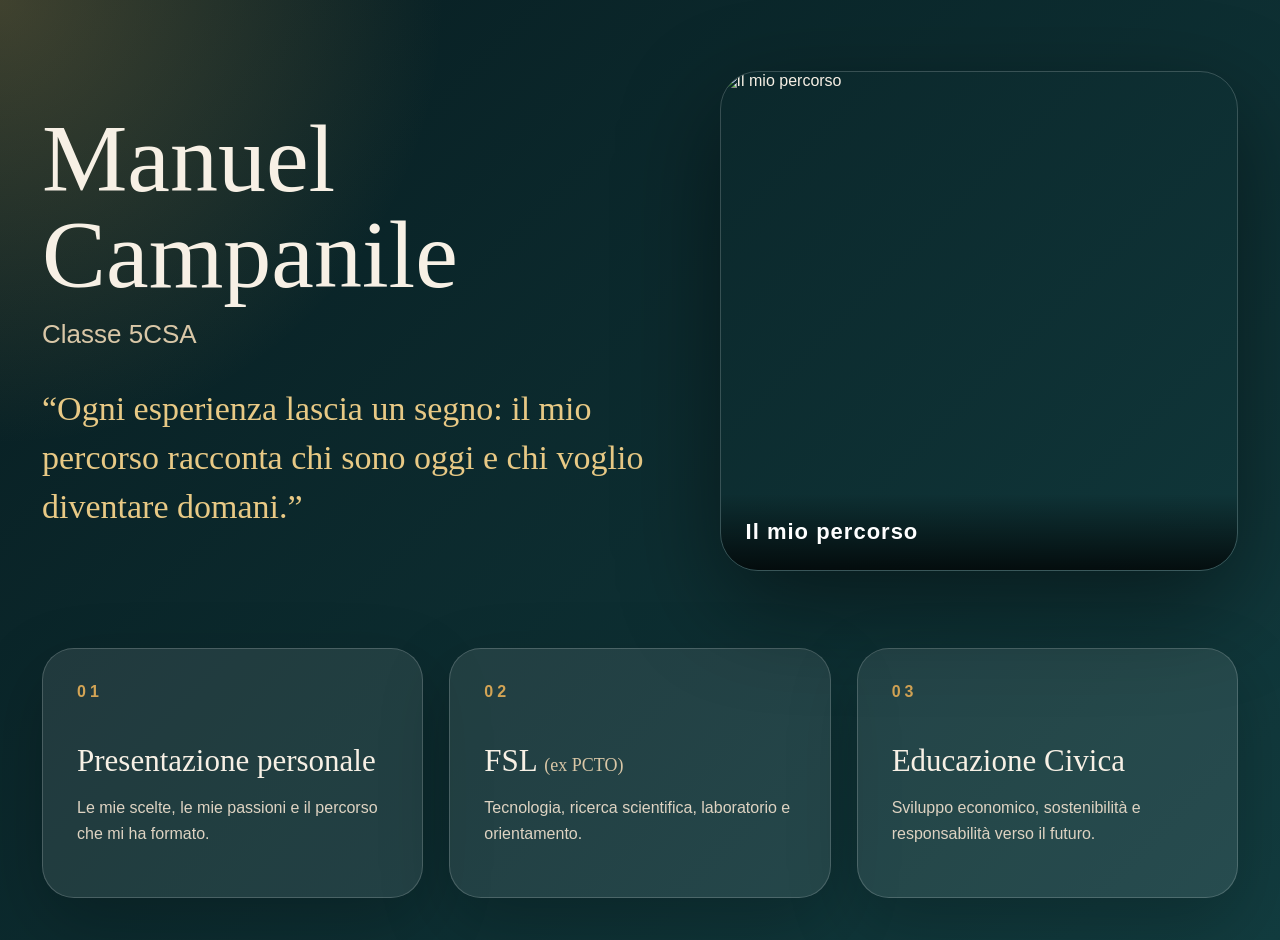
==== index.html @ 219190c1 "Aggiornamento" ====
<!DOCTYPE html>
<html lang="it">
<head>
  <meta charset="UTF-8">
  <meta name="viewport" content="width=device-width, initial-scale=1.0">
  <title>Manuel Campanile | Capolavoro</title>
  <link rel="stylesheet" href="styles.css">
</head>

<body>

  <main class="home">

    <section class="hero">

      <div class="hero-text">
        <h1>Manuel Campanile</h1>
        <h2>Classe 5CSA</h2>

        <p class="quote">
          “Ogni esperienza lascia un segno: il mio percorso racconta chi sono oggi e chi voglio diventare domani.”
        </p>
      </div>

      <div class="hero-image">
  <img src="quote-image.jpg" alt="Il mio percorso">
  <div class="hero-image-overlay">
    <span>Il mio percorso</span>
  </div>
</div>

    </section>

    <section class="sections">

      <a href="Presentazione.html" class="section-card">
        <span>01</span>
        <h3>Presentazione personale</h3>
        <p>Le mie scelte, le mie passioni e il percorso che mi ha formato.</p>
      </a>

      <a href="pcto.html" class="section-card">
        <span>02</span>
        <h3>FSL <small>(ex PCTO)</small></h3>
        <p>Tecnologia, ricerca scientifica, laboratorio e orientamento.</p>
      </a>

      <a href="educazione-civica.html" class="section-card">
        <span>03</span>
        <h3>Educazione Civica</h3>
        <p>Sviluppo economico, sostenibilità e responsabilità verso il futuro.</p>
      </a>

    </section>

  </main>

</body>
</html>
---- styles.css ----
* {
  margin: 0;
  padding: 0;
  box-sizing: border-box;
}

body {
  background: #071c20;
  color: #f7f0e5;
  font-family: Arial, Helvetica, sans-serif;
}

/* HOME */

.home {
  min-height: 100vh;
  background:
    radial-gradient(circle at top left, rgba(211, 164, 85, 0.28), transparent 28%),
    linear-gradient(135deg, #071c20, #123c3f);
  padding: 42px;
}

.hero {
  min-height: 62vh;
  display: grid;
  grid-template-columns: 1.1fr 0.9fr;
  gap: 44px;
  align-items: center;
  max-width: 1250px;
  margin: 0 auto;
}

.hero-text h1 {
  font-family: Georgia, "Times New Roman", serif;
  font-size: clamp(54px, 8vw, 96px);
  font-weight: 500;
  line-height: 1;
}

.hero-text h2 {
  margin-top: 16px;
  font-size: 26px;
  font-weight: 400;
  color: #d9c7a7;
}

.quote {
  margin-top: 34px;
  max-width: 760px;
  font-family: Georgia, "Times New Roman", serif;
  font-size: clamp(23px, 3vw, 34px);
  line-height: 1.45;
  color: #e8c985;
}

.hero-image {
  height: 500px;
  border-radius: 38px;
  overflow: hidden;
  box-shadow: 0 35px 100px rgba(0,0,0,0.45);
  border: 1px solid rgba(255,255,255,0.18);
}

.hero-image img {
  width: 100%;
  height: 100%;
  object-fit: cover;
  animation: slowZoom 14s ease-in-out infinite alternate;
}
.hero-image {
  position: relative;
}

.hero-image-overlay {
  position: absolute;
  bottom: 0;
  left: 0;
  right: 0;
  padding: 25px;
  background: linear-gradient(
    transparent,
    rgba(0,0,0,0.75)
  );
}

.hero-image-overlay span {
  color: white;
  font-size: 22px;
  font-weight: 600;
  letter-spacing: 1px;
}

.sections {
  max-width: 1250px;
  margin: 48px auto 0;
  display: grid;
  grid-template-columns: repeat(3, 1fr);
  gap: 26px;
}

.section-card {
  min-height: 250px;
  padding: 34px;
  border-radius: 32px;
  text-decoration: none;
  color: #f7f0e5;
  background: rgba(255,255,255,0.09);
  border: 1px solid rgba(255,255,255,0.18);
  box-shadow: 0 25px 70px rgba(0,0,0,0.22);
  transition: 0.35s ease;
}

.section-card:hover {
  transform: translateY(-12px);
  background: rgba(211,164,85,0.22);
  border-color: #d3a455;
}

.section-card span {
  display: block;
  color: #d3a455;
  letter-spacing: 4px;
  font-weight: 800;
  margin-bottom: 42px;
}

.section-card h3 {
  font-family: Georgia, "Times New Roman", serif;
  font-size: 31px;
  font-weight: 500;
  margin-bottom: 16px;
}

.section-card small {
  font-size: 18px;
  color: #d9c7a7;
}

.section-card p {
  color: #ded3c2;
  line-height: 1.65;
}

/* DOCUMENT PAGES */

.doc-page {
  min-height: 100vh;
  padding: 42px 8%;
  background:
    radial-gradient(circle at top left, rgba(211,164,85,0.25), transparent 30%),
    linear-gradient(135deg, #071c20, #123c3f 55%, #f1eadf 55%);
}

.back {
  display: inline-block;
  margin-bottom: 70px;
  color: #071c20;
  background: #d3a455;
  text-decoration: none;
  padding: 14px 24px;
  border-radius: 999px;
  font-weight: 800;
  transition: 0.3s;
}

.back:hover {
  transform: translateY(-4px);
  background: #e9c172;
}

.doc-hero {
  max-width: 850px;
  margin-bottom: 54px;
}

.doc-hero span {
  color: #d3a455;
  letter-spacing: 4px;
  font-weight: 800;
}

.doc-hero h1 {
  margin-top: 18px;
  font-family: Georgia, "Times New Roman", serif;
  font-size: clamp(50px, 7vw, 86px);
  font-weight: 500;
  line-height: 1;
}

.doc-hero small {
  font-size: 34px;
  color: #d9c7a7;
}

.doc-hero p {
  margin-top: 24px;
  max-width: 720px;
  color: #e8ddcc;
  font-size: 20px;
  line-height: 1.7;
}

.doc-card {
  max-width: 1200px;
  display: grid;
  grid-template-columns: 1.05fr 0.95fr;
  gap: 42px;
  align-items: center;
  background: rgba(255,255,255,0.95);
  color: #102f32;
  padding: 46px;
  border-radius: 42px;
  box-shadow: 0 35px 100px rgba(0,0,0,0.28);
}

.doc-card h2 {
  font-family: Georgia, "Times New Roman", serif;
  font-size: clamp(36px, 5vw, 62px);
  font-weight: 500;
  line-height: 1.06;
  margin-bottom: 24px;
}

.doc-card p {
  color: #566668;
  font-size: 18px;
  line-height: 1.7;
}

.doc-buttons {
  display: flex;
  gap: 14px;
  flex-wrap: wrap;
  margin-top: 34px;
}

.doc-buttons a {
  text-decoration: none;
  padding: 15px 27px;
  border-radius: 999px;
  font-weight: 800;
  transition: 0.3s;
}

.doc-buttons a:first-child {
  background: #102f32;
  color: white;
}

.doc-buttons a:last-child {
  background: #d3a455;
  color: #102f32;
}

.doc-buttons a:hover {
  transform: translateY(-4px);
}

.mockup {
  min-height: 430px;
  padding: 30px;
  border-radius: 34px;
  background: linear-gradient(145deg, #fff8ec, #e5dacb);
  box-shadow: inset 0 0 0 1px rgba(16,47,50,0.08), 0 25px 70px rgba(0,0,0,0.14);
  transform: rotate(2deg);
  animation: floatDoc 5s ease-in-out infinite;
}

.mockup.scientific {
  background: linear-gradient(145deg, #eef7f4, #d8ebe5);
}

.mockup.civic {
  background: linear-gradient(145deg, #f5f7ee, #dde9d2);
}

.mockup div:nth-child(1) {
  width: 45%;
  height: 18px;
  border-radius: 999px;
  background: #d3a455;
  margin-bottom: 42px;
}

.mockup div:nth-child(2) {
  width: 100%;
  height: 190px;
  border-radius: 26px;
  background:
    radial-gradient(circle at 30% 25%, rgba(211,164,85,0.55), transparent 35%),
    linear-gradient(135deg, #102f32, #3f7774);
  margin-bottom: 34px;
}

.mockup div:nth-child(3) {
  width: 75%;
  height: 14px;
  border-radius: 999px;
  background: rgba(16,47,50,0.22);
}

/* ANIMAZIONI */

@keyframes slowZoom {
  from {
    transform: scale(1);
  }
  to {
    transform: scale(1.09);
  }
}

@keyframes floatDoc {
  0%, 100% {
    transform: rotate(2deg) translateY(0);
  }
  50% {
    transform: rotate(2deg) translateY(-16px);
  }
}

/* RESPONSIVE */

@media (max-width: 950px) {
  .home {
    padding: 28px;
  }

  .hero,
  .sections,
  .doc-card {
    grid-template-columns: 1fr;
  }

  .hero-image {
    height: 340px;
  }

  .section-card {
    min-height: auto;
  }

  .doc-page {
    background: linear-gradient(135deg, #071c20, #123c3f);
  }

  .doc-card {
    padding: 30px;
  }

  .mockup {
    min-height: 320px;
  }
}
.pdf-cover {
  position: relative;
  overflow: hidden;
  border-radius: 30px;
  box-shadow: 0 25px 70px rgba(0,0,0,0.22);
  transition: 0.4s ease;
}

.pdf-cover:hover {
  transform: translateY(-8px) scale(1.02);
}

.pdf-cover img {
  width: 100%;
  display: block;
}

.pdf-cover::after {
  content: "Anteprima documento";
  position: absolute;
  bottom: 0;
  left: 0;
  right: 0;

  padding: 18px;

  color: white;
  font-weight: 700;

  background: linear-gradient(
    transparent,
    rgba(0,0,0,0.8)
  );
}
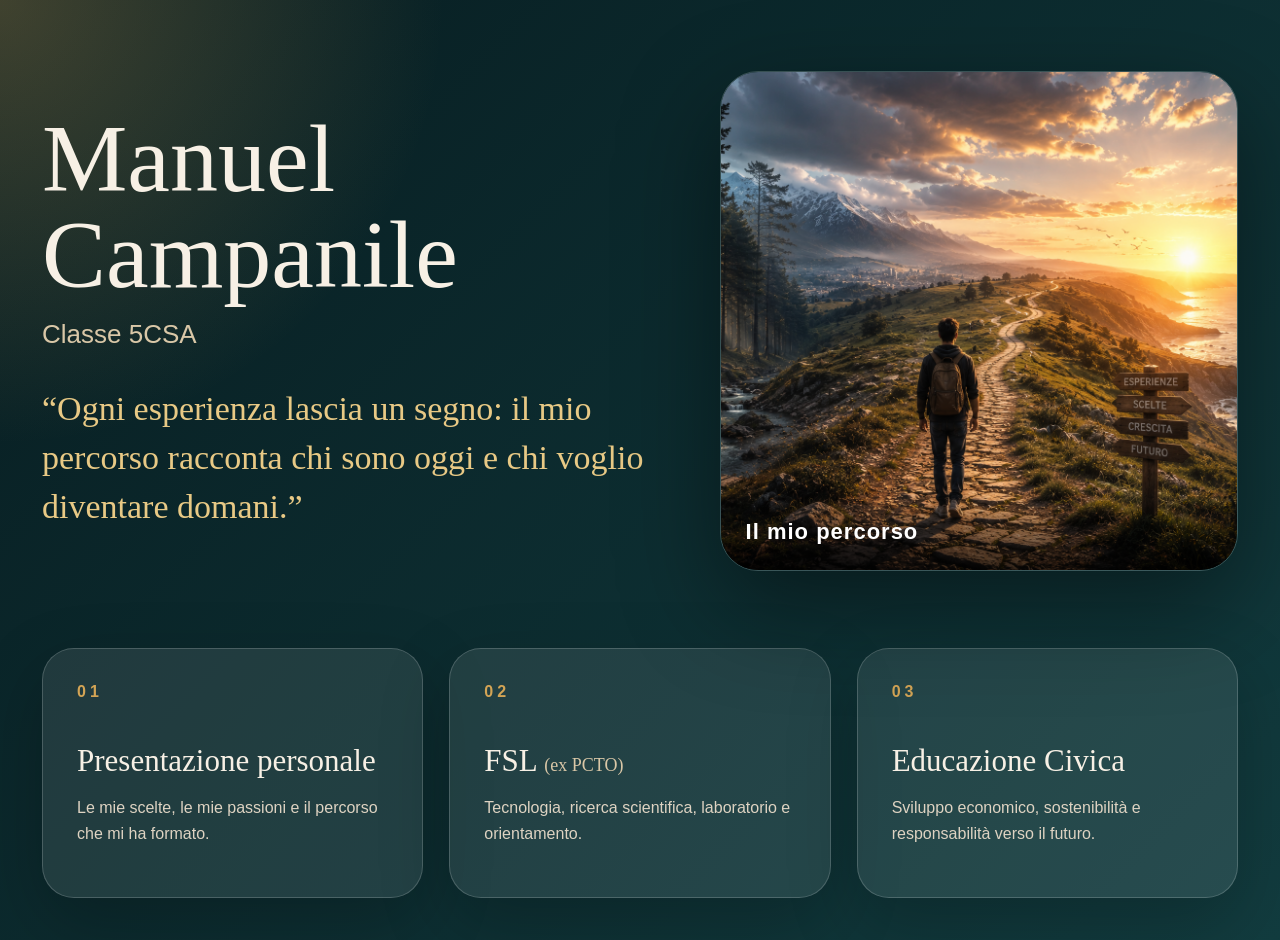
==== commit 64e1afb6: "agg" ====
--- a/index.html
+++ b/index.html
@@ -23,7 +23,7 @@
       </div>
 
       <div class="hero-image">
-  <img src="quote-image.jpg" alt="Il mio percorso">
+  <img src="quote-image.png" alt="Il mio percorso">
   <div class="hero-image-overlay">
     <span>Il mio percorso</span>
   </div>
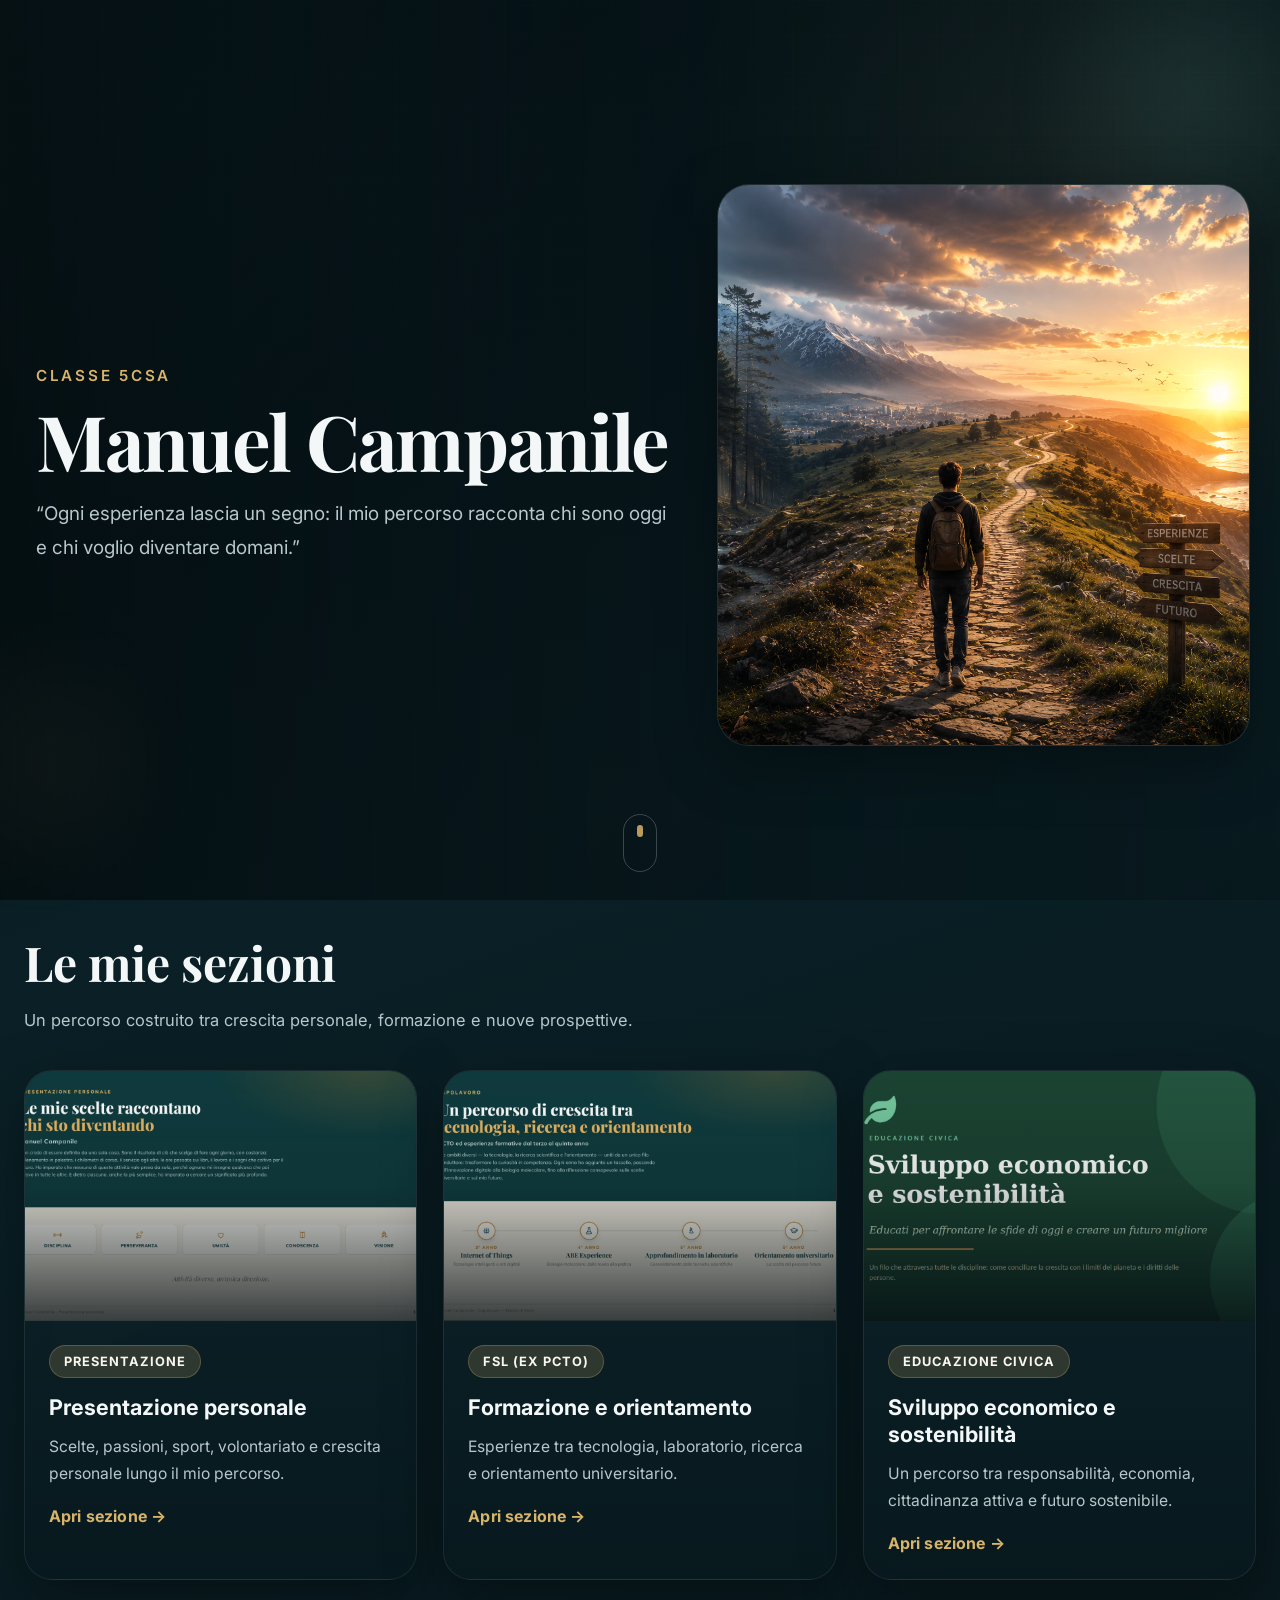
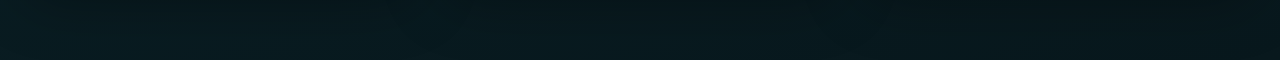
==== commit 0bce43e0: "fase finale" ====
--- a/index.html
+++ b/index.html
@@ -1,59 +1,108 @@
 <!DOCTYPE html>
 <html lang="it">
 <head>
-  <meta charset="UTF-8">
-  <meta name="viewport" content="width=device-width, initial-scale=1.0">
-  <title>Manuel Campanile | Capolavoro</title>
-  <link rel="stylesheet" href="styles.css">
+  <meta charset="UTF-8" />
+  <meta name="viewport" content="width=device-width, initial-scale=1.0" />
+  <title>Manuel Campanile</title>
+  <link rel="stylesheet" href="styles.css" />
+  <link rel="preconnect" href="https://fonts.googleapis.com">
+  <link rel="preconnect" href="https://fonts.gstatic.com" crossorigin>
+  <link href="https://fonts.googleapis.com/css2?family=Inter:wght@300;400;500;600;700;800&family=Playfair+Display:wght@600;700&display=swap" rel="stylesheet">
 </head>
-
 <body>
 
-  <main class="home">
+  <!-- BACKGROUND DECOR -->
+  <div class="bg-orb orb-1"></div>
+  <div class="bg-orb orb-2"></div>
+  <div class="bg-grid"></div>
 
-    <section class="hero">
+  <!-- HERO -->
+  <header class="hero">
+    <div class="hero-overlay"></div>
 
+    <div class="hero-content">
       <div class="hero-text">
+        <p class="hero-class">Classe 5CSA</p>
         <h1>Manuel Campanile</h1>
-        <h2>Classe 5CSA</h2>
-
-        <p class="quote">
+        <p class="hero-quote">
           “Ogni esperienza lascia un segno: il mio percorso racconta chi sono oggi e chi voglio diventare domani.”
         </p>
       </div>
 
-      <div class="hero-image">
-  <img src="quote-image.png" alt="Il mio percorso">
-  <div class="hero-image-overlay">
-    <span>Il mio percorso</span>
-  </div>
-</div>
+      <div class="hero-image-card">
+        <img src="quote-image.png" alt="Immagine simbolica del percorso personale">
+      </div>
+    </div>
 
+    <a href="#sezioni" class="scroll-indicator">
+      <span></span>
+    </a>
+  </header>
+
+  <!-- SEZIONI -->
+  <main id="sezioni" class="sections-wrapper">
+    <section class="cards-section">
+      <div class="section-intro">
+        <h2>Le mie sezioni</h2>
+        <p>
+          Un percorso costruito tra crescita personale, formazione e nuove prospettive.
+        </p>
+      </div>
+
+      <div class="cards-grid">
+
+        <!-- PRESENTAZIONE -->
+        <a href="presentazione.html" target="_blank" class="section-card reveal">
+          <div class="card-image">
+            <img src="presentazione-cover.png" alt="Copertina Presentazione">
+            <div class="card-glow"></div>
+          </div>
+          <div class="card-content">
+            <span class="card-tag">Presentazione</span>
+            <h3>Presentazione personale</h3>
+            <p>
+              Scelte, passioni, sport, volontariato e crescita personale lungo il mio percorso.
+            </p>
+            <span class="card-link">Apri sezione →</span>
+          </div>
+        </a>
+
+        <!-- PCTO -->
+        <a href="pcto.html" target="_blank" class="section-card reveal">
+          <div class="card-image">
+            <img src="pcto-cover.png" alt="Copertina FSL ex PCTO">
+            <div class="card-glow"></div>
+          </div>
+          <div class="card-content">
+            <span class="card-tag">FSL (ex PCTO)</span>
+            <h3>Formazione e orientamento</h3>
+            <p>
+              Esperienze tra tecnologia, laboratorio, ricerca e orientamento universitario.
+            </p>
+            <span class="card-link">Apri sezione →</span>
+          </div>
+        </a>
+
+        <!-- EDUCAZIONE CIVICA -->
+        <a href="educazione-civica.html" target="_blank" class="section-card reveal">
+          <div class="card-image">
+            <img src="educazione-civica-cover.png" alt="Copertina Educazione Civica">
+            <div class="card-glow"></div>
+          </div>
+          <div class="card-content">
+            <span class="card-tag">Educazione Civica</span>
+            <h3>Sviluppo economico e sostenibilità</h3>
+            <p>
+              Un percorso tra responsabilità, economia, cittadinanza attiva e futuro sostenibile.
+            </p>
+            <span class="card-link">Apri sezione →</span>
+          </div>
+        </a>
+
+      </div>
     </section>
-
-    <section class="sections">
-
-      <a href="Presentazione.html" class="section-card">
-        <span>01</span>
-        <h3>Presentazione personale</h3>
-        <p>Le mie scelte, le mie passioni e il percorso che mi ha formato.</p>
-      </a>
-
-      <a href="pcto.html" class="section-card">
-        <span>02</span>
-        <h3>FSL <small>(ex PCTO)</small></h3>
-        <p>Tecnologia, ricerca scientifica, laboratorio e orientamento.</p>
-      </a>
-
-      <a href="educazione-civica.html" class="section-card">
-        <span>03</span>
-        <h3>Educazione Civica</h3>
-        <p>Sviluppo economico, sostenibilità e responsabilità verso il futuro.</p>
-      </a>
-
-    </section>
-
   </main>
 
+  <script src="script.js"></script>
 </body>
 </html>
--- a/styles.css
+++ b/styles.css
@@ -1,388 +1,528 @@
-* {
-  margin: 0;
-  padding: 0;
-  box-sizing: border-box;
-}
-
-body {
-  background: #071c20;
-  color: #f7f0e5;
-  font-family: Arial, Helvetica, sans-serif;
-}
-
-/* HOME */
-
-.home {
-  min-height: 100vh;
+:root{
+  --bg:#07181d;
+  --bg-2:#0b2229;
+  --panel:rgba(12, 33, 39, 0.72);
+  --panel-strong:rgba(13, 36, 43, 0.88);
+  --line:rgba(255,255,255,0.08);
+  --text:#f4f7f8;
+  --muted:#b8c7cc;
+  --accent:#d8b36a;
+  --accent-2:#9ad1c3;
+  --shadow:0 18px 60px rgba(0,0,0,0.35);
+  --radius-xl:28px;
+  --radius-lg:22px;
+  --radius-md:16px;
+}
+
+*{
+  margin:0;
+  padding:0;
+  box-sizing:border-box;
+}
+
+html{
+  scroll-behavior:smooth;
+}
+
+body{
+  font-family:'Inter', sans-serif;
   background:
-    radial-gradient(circle at top left, rgba(211, 164, 85, 0.28), transparent 28%),
-    linear-gradient(135deg, #071c20, #123c3f);
-  padding: 42px;
-}
-
-.hero {
-  min-height: 62vh;
-  display: grid;
-  grid-template-columns: 1.1fr 0.9fr;
-  gap: 44px;
-  align-items: center;
-  max-width: 1250px;
-  margin: 0 auto;
-}
-
-.hero-text h1 {
-  font-family: Georgia, "Times New Roman", serif;
-  font-size: clamp(54px, 8vw, 96px);
-  font-weight: 500;
-  line-height: 1;
-}
-
-.hero-text h2 {
-  margin-top: 16px;
-  font-size: 26px;
-  font-weight: 400;
-  color: #d9c7a7;
-}
-
-.quote {
-  margin-top: 34px;
-  max-width: 760px;
-  font-family: Georgia, "Times New Roman", serif;
-  font-size: clamp(23px, 3vw, 34px);
-  line-height: 1.45;
-  color: #e8c985;
-}
-
-.hero-image {
-  height: 500px;
-  border-radius: 38px;
-  overflow: hidden;
-  box-shadow: 0 35px 100px rgba(0,0,0,0.45);
-  border: 1px solid rgba(255,255,255,0.18);
-}
-
-.hero-image img {
-  width: 100%;
-  height: 100%;
-  object-fit: cover;
-  animation: slowZoom 14s ease-in-out infinite alternate;
-}
-.hero-image {
-  position: relative;
-}
-
-.hero-image-overlay {
-  position: absolute;
-  bottom: 0;
-  left: 0;
-  right: 0;
-  padding: 25px;
-  background: linear-gradient(
-    transparent,
-    rgba(0,0,0,0.75)
-  );
-}
-
-.hero-image-overlay span {
-  color: white;
-  font-size: 22px;
-  font-weight: 600;
-  letter-spacing: 1px;
-}
-
-.sections {
-  max-width: 1250px;
-  margin: 48px auto 0;
-  display: grid;
-  grid-template-columns: repeat(3, 1fr);
-  gap: 26px;
-}
-
-.section-card {
-  min-height: 250px;
-  padding: 34px;
-  border-radius: 32px;
-  text-decoration: none;
-  color: #f7f0e5;
-  background: rgba(255,255,255,0.09);
-  border: 1px solid rgba(255,255,255,0.18);
-  box-shadow: 0 25px 70px rgba(0,0,0,0.22);
-  transition: 0.35s ease;
-}
-
-.section-card:hover {
-  transform: translateY(-12px);
-  background: rgba(211,164,85,0.22);
-  border-color: #d3a455;
-}
-
-.section-card span {
-  display: block;
-  color: #d3a455;
-  letter-spacing: 4px;
-  font-weight: 800;
-  margin-bottom: 42px;
-}
-
-.section-card h3 {
-  font-family: Georgia, "Times New Roman", serif;
-  font-size: 31px;
-  font-weight: 500;
-  margin-bottom: 16px;
-}
-
-.section-card small {
-  font-size: 18px;
-  color: #d9c7a7;
-}
-
-.section-card p {
-  color: #ded3c2;
-  line-height: 1.65;
-}
-
-/* DOCUMENT PAGES */
-
-.doc-page {
-  min-height: 100vh;
-  padding: 42px 8%;
+    radial-gradient(circle at top left, rgba(31,79,86,0.22), transparent 28%),
+    radial-gradient(circle at 85% 10%, rgba(216,179,106,0.10), transparent 22%),
+    linear-gradient(160deg, #06161b 0%, #0a2026 48%, #08181d 100%);
+  color:var(--text);
+  min-height:100vh;
+  overflow-x:hidden;
+  position:relative;
+}
+
+.page-body{
+  min-height:100vh;
+}
+
+img{
+  display:block;
+  width:100%;
+  height:auto;
+}
+
+a{
+  text-decoration:none;
+  color:inherit;
+}
+
+/* DECOR */
+.bg-orb{
+  position:fixed;
+  border-radius:50%;
+  filter:blur(20px);
+  opacity:.18;
+  z-index:0;
+  pointer-events:none;
+}
+.orb-1{
+  width:340px;
+  height:340px;
+  top:-80px;
+  right:-80px;
+  background:radial-gradient(circle, #6cb7a5 0%, transparent 70%);
+}
+.orb-2{
+  width:280px;
+  height:280px;
+  left:-100px;
+  bottom:0;
+  background:radial-gradient(circle, #d8b36a 0%, transparent 70%);
+}
+
+.bg-grid{
+  position:fixed;
+  inset:0;
+  background-image:
+    linear-gradient(rgba(255,255,255,0.025) 1px, transparent 1px),
+    linear-gradient(90deg, rgba(255,255,255,0.025) 1px, transparent 1px);
+  background-size:36px 36px;
+  mask-image:linear-gradient(to bottom, rgba(0,0,0,0.55), transparent 85%);
+  z-index:0;
+  pointer-events:none;
+}
+
+/* HERO */
+.hero{
+  min-height:100vh;
+  display:flex;
+  align-items:center;
+  justify-content:center;
+  padding:70px 24px 40px;
+  position:relative;
+  z-index:1;
+}
+
+.hero-overlay{
+  position:absolute;
+  inset:0;
   background:
-    radial-gradient(circle at top left, rgba(211,164,85,0.25), transparent 30%),
-    linear-gradient(135deg, #071c20, #123c3f 55%, #f1eadf 55%);
-}
-
-.back {
-  display: inline-block;
-  margin-bottom: 70px;
-  color: #071c20;
-  background: #d3a455;
-  text-decoration: none;
-  padding: 14px 24px;
-  border-radius: 999px;
-  font-weight: 800;
-  transition: 0.3s;
-}
-
-.back:hover {
-  transform: translateY(-4px);
-  background: #e9c172;
-}
-
-.doc-hero {
-  max-width: 850px;
-  margin-bottom: 54px;
-}
-
-.doc-hero span {
-  color: #d3a455;
-  letter-spacing: 4px;
-  font-weight: 800;
-}
-
-.doc-hero h1 {
-  margin-top: 18px;
-  font-family: Georgia, "Times New Roman", serif;
-  font-size: clamp(50px, 7vw, 86px);
-  font-weight: 500;
-  line-height: 1;
-}
-
-.doc-hero small {
-  font-size: 34px;
-  color: #d9c7a7;
-}
-
-.doc-hero p {
-  margin-top: 24px;
-  max-width: 720px;
-  color: #e8ddcc;
-  font-size: 20px;
-  line-height: 1.7;
-}
-
-.doc-card {
-  max-width: 1200px;
-  display: grid;
-  grid-template-columns: 1.05fr 0.95fr;
-  gap: 42px;
-  align-items: center;
-  background: rgba(255,255,255,0.95);
-  color: #102f32;
-  padding: 46px;
-  border-radius: 42px;
-  box-shadow: 0 35px 100px rgba(0,0,0,0.28);
-}
-
-.doc-card h2 {
-  font-family: Georgia, "Times New Roman", serif;
-  font-size: clamp(36px, 5vw, 62px);
-  font-weight: 500;
-  line-height: 1.06;
-  margin-bottom: 24px;
-}
-
-.doc-card p {
-  color: #566668;
-  font-size: 18px;
-  line-height: 1.7;
-}
-
-.doc-buttons {
-  display: flex;
-  gap: 14px;
-  flex-wrap: wrap;
-  margin-top: 34px;
-}
-
-.doc-buttons a {
-  text-decoration: none;
-  padding: 15px 27px;
-  border-radius: 999px;
-  font-weight: 800;
-  transition: 0.3s;
-}
-
-.doc-buttons a:first-child {
-  background: #102f32;
-  color: white;
-}
-
-.doc-buttons a:last-child {
-  background: #d3a455;
-  color: #102f32;
-}
-
-.doc-buttons a:hover {
-  transform: translateY(-4px);
-}
-
-.mockup {
-  min-height: 430px;
-  padding: 30px;
-  border-radius: 34px;
-  background: linear-gradient(145deg, #fff8ec, #e5dacb);
-  box-shadow: inset 0 0 0 1px rgba(16,47,50,0.08), 0 25px 70px rgba(0,0,0,0.14);
-  transform: rotate(2deg);
-  animation: floatDoc 5s ease-in-out infinite;
-}
-
-.mockup.scientific {
-  background: linear-gradient(145deg, #eef7f4, #d8ebe5);
-}
-
-.mockup.civic {
-  background: linear-gradient(145deg, #f5f7ee, #dde9d2);
-}
-
-.mockup div:nth-child(1) {
-  width: 45%;
-  height: 18px;
-  border-radius: 999px;
-  background: #d3a455;
-  margin-bottom: 42px;
-}
-
-.mockup div:nth-child(2) {
-  width: 100%;
-  height: 190px;
-  border-radius: 26px;
+    linear-gradient(90deg, rgba(4,12,15,0.78) 0%, rgba(4,12,15,0.52) 42%, rgba(4,12,15,0.25) 100%);
+  z-index:1;
+}
+
+.hero-content{
+  position:relative;
+  z-index:2;
+  width:min(1220px, 100%);
+  display:grid;
+  grid-template-columns:1.1fr 0.9fr;
+  gap:36px;
+  align-items:center;
+}
+
+.hero-text{
+  padding:18px 6px;
+}
+
+.hero-class{
+  display:inline-block;
+  font-size:.95rem;
+  font-weight:600;
+  letter-spacing:.18em;
+  text-transform:uppercase;
+  color:var(--accent);
+  margin-bottom:18px;
+}
+
+.hero h1{
+  font-family:'Playfair Display', serif;
+  font-size:clamp(2.7rem, 6vw, 5.2rem);
+  line-height:0.98;
+  letter-spacing:-0.03em;
+  margin-bottom:18px;
+}
+
+.hero-quote{
+  max-width:720px;
+  font-size:clamp(1rem, 1.5vw, 1.18rem);
+  line-height:1.8;
+  color:var(--muted);
+}
+
+.hero-image-card{
+  position:relative;
+  border-radius:32px;
+  overflow:hidden;
+  box-shadow:var(--shadow);
+  background:rgba(255,255,255,0.03);
+  border:1px solid rgba(255,255,255,0.08);
+  backdrop-filter:blur(10px);
+  transform:translateY(0);
+  animation:floatCard 6s ease-in-out infinite;
+}
+
+.hero-image-card img{
+  width:100%;
+  height:560px;
+  object-fit:cover;
+  display:block;
+  filter:saturate(1.02) contrast(1.02);
+}
+
+.hero-image-card::after{
+  content:"";
+  position:absolute;
+  inset:0;
   background:
-    radial-gradient(circle at 30% 25%, rgba(211,164,85,0.55), transparent 35%),
-    linear-gradient(135deg, #102f32, #3f7774);
-  margin-bottom: 34px;
-}
-
-.mockup div:nth-child(3) {
-  width: 75%;
-  height: 14px;
-  border-radius: 999px;
-  background: rgba(16,47,50,0.22);
-}
-
-/* ANIMAZIONI */
-
-@keyframes slowZoom {
-  from {
-    transform: scale(1);
-  }
-  to {
-    transform: scale(1.09);
-  }
-}
-
-@keyframes floatDoc {
-  0%, 100% {
-    transform: rotate(2deg) translateY(0);
-  }
-  50% {
-    transform: rotate(2deg) translateY(-16px);
-  }
+    linear-gradient(to top, rgba(4,12,15,0.20), transparent 38%);
+  pointer-events:none;
+}
+
+@keyframes floatCard{
+  0%,100%{transform:translateY(0px);}
+  50%{transform:translateY(-10px);}
+}
+
+.scroll-indicator{
+  position:absolute;
+  bottom:28px;
+  left:50%;
+  transform:translateX(-50%);
+  z-index:2;
+  width:34px;
+  height:58px;
+  border:1px solid rgba(255,255,255,0.25);
+  border-radius:24px;
+  display:flex;
+  align-items:flex-start;
+  justify-content:center;
+  padding-top:10px;
+  opacity:.85;
+}
+
+.scroll-indicator span{
+  width:6px;
+  height:12px;
+  border-radius:999px;
+  background:var(--accent);
+  animation:scrollDot 1.6s ease-in-out infinite;
+}
+
+@keyframes scrollDot{
+  0%{transform:translateY(0); opacity:0;}
+  30%{opacity:1;}
+  100%{transform:translateY(18px); opacity:0;}
+}
+
+/* SECTIONS */
+.sections-wrapper{
+  position:relative;
+  z-index:1;
+  padding:30px 24px 80px;
+}
+
+.cards-section{
+  width:min(1240px, 100%);
+  margin:0 auto;
+}
+
+.section-intro{
+  margin-bottom:34px;
+}
+
+.section-intro h2{
+  font-family:'Playfair Display', serif;
+  font-size:clamp(2rem, 4vw, 3rem);
+  margin-bottom:12px;
+}
+
+.section-intro p{
+  max-width:760px;
+  color:var(--muted);
+  line-height:1.8;
+  font-size:1.03rem;
+}
+
+.cards-grid{
+  display:grid;
+  grid-template-columns:repeat(3, 1fr);
+  gap:26px;
+}
+
+.section-card{
+  position:relative;
+  background:linear-gradient(180deg, rgba(14,37,44,0.88), rgba(8,25,30,0.92));
+  border:1px solid rgba(255,255,255,0.08);
+  border-radius:28px;
+  overflow:hidden;
+  box-shadow:var(--shadow);
+  transition:transform .45s ease, box-shadow .45s ease, border-color .45s ease;
+  backdrop-filter:blur(10px);
+}
+
+.section-card:hover{
+  transform:translateY(-10px);
+  box-shadow:0 30px 70px rgba(0,0,0,0.42);
+  border-color:rgba(216,179,106,0.35);
+}
+
+.card-image{
+  position:relative;
+  height:250px;
+  overflow:hidden;
+}
+
+.card-image img{
+  width:100%;
+  height:100%;
+  object-fit:cover;
+  transition:transform .6s ease;
+}
+
+.section-card:hover .card-image img{
+  transform:scale(1.05);
+}
+
+.card-glow{
+  position:absolute;
+  inset:0;
+  background:
+    linear-gradient(to top, rgba(4,12,15,0.78) 0%, rgba(4,12,15,0.15) 55%, rgba(4,12,15,0) 100%);
+}
+
+.card-content{
+  padding:24px 24px 26px;
+}
+
+.card-tag{
+  display:inline-flex;
+  align-items:center;
+  padding:8px 14px;
+  border-radius:999px;
+  font-size:.8rem;
+  font-weight:700;
+  letter-spacing:.08em;
+  text-transform:uppercase;
+  color:#f9f6ee;
+  background:rgba(216,179,106,0.18);
+  border:1px solid rgba(216,179,106,0.28);
+  margin-bottom:16px;
+}
+
+.card-content h3{
+  font-size:1.35rem;
+  margin-bottom:12px;
+  line-height:1.25;
+}
+
+.card-content p{
+  color:var(--muted);
+  line-height:1.75;
+  font-size:.98rem;
+  margin-bottom:18px;
+}
+
+.card-link{
+  color:var(--accent);
+  font-weight:700;
+  letter-spacing:.01em;
+}
+
+/* TOP BAR */
+.topbar{
+  position:relative;
+  z-index:2;
+  width:min(1240px, 100%);
+  margin:0 auto;
+  padding:28px 24px 0;
+}
+
+.back-btn{
+  display:inline-flex;
+  align-items:center;
+  gap:10px;
+  padding:12px 18px;
+  border-radius:999px;
+  background:rgba(255,255,255,0.05);
+  border:1px solid rgba(255,255,255,0.08);
+  color:var(--text);
+  transition:all .3s ease;
+  backdrop-filter:blur(10px);
+}
+
+.back-btn:hover{
+  transform:translateY(-2px);
+  border-color:rgba(216,179,106,0.35);
+  background:rgba(255,255,255,0.08);
+}
+
+/* DOC PAGES */
+.doc-page{
+  position:relative;
+  z-index:1;
+  width:min(1240px, 100%);
+  margin:0 auto;
+  padding:30px 24px 80px;
+}
+
+.doc-hero{
+  min-height:calc(100vh - 120px);
+  display:grid;
+  grid-template-columns:1fr 0.95fr;
+  gap:34px;
+  align-items:center;
+}
+
+.doc-text{
+  background:linear-gradient(180deg, rgba(12,33,39,0.82), rgba(10,27,32,0.90));
+  border:1px solid rgba(255,255,255,0.08);
+  border-radius:32px;
+  padding:42px;
+  box-shadow:var(--shadow);
+  backdrop-filter:blur(10px);
+}
+
+.doc-tag{
+  display:inline-flex;
+  padding:8px 14px;
+  border-radius:999px;
+  font-size:.8rem;
+  font-weight:700;
+  letter-spacing:.08em;
+  text-transform:uppercase;
+  color:#f9f6ee;
+  background:rgba(216,179,106,0.18);
+  border:1px solid rgba(216,179,106,0.28);
+  margin-bottom:18px;
+}
+
+.doc-text h1{
+  font-family:'Playfair Display', serif;
+  font-size:clamp(2rem, 4vw, 3.5rem);
+  line-height:1.08;
+  margin-bottom:18px;
+}
+
+.doc-text p{
+  color:var(--muted);
+  line-height:1.9;
+  font-size:1.05rem;
+  max-width:640px;
+}
+
+.doc-actions{
+  margin-top:30px;
+  display:flex;
+  flex-wrap:wrap;
+  gap:14px;
+}
+
+.doc-btn{
+  padding:14px 22px;
+  border-radius:999px;
+  font-weight:700;
+  transition:all .3s ease;
+  border:1px solid transparent;
+}
+
+.primary-btn{
+  background:linear-gradient(135deg, #d8b36a 0%, #e7c98d 100%);
+  color:#0c1518;
+  box-shadow:0 10px 25px rgba(216,179,106,0.22);
+}
+
+.primary-btn:hover{
+  transform:translateY(-2px);
+  box-shadow:0 16px 30px rgba(216,179,106,0.28);
+}
+
+.secondary-btn{
+  background:rgba(255,255,255,0.05);
+  color:var(--text);
+  border-color:rgba(255,255,255,0.08);
+}
+
+.secondary-btn:hover{
+  transform:translateY(-2px);
+  border-color:rgba(216,179,106,0.35);
+  background:rgba(255,255,255,0.08);
+}
+
+.doc-cover{
+  border-radius:32px;
+  overflow:hidden;
+  border:1px solid rgba(255,255,255,0.08);
+  box-shadow:var(--shadow);
+  background:rgba(255,255,255,0.04);
+  transform:translateY(0);
+  animation:floatCard 6s ease-in-out infinite;
+}
+
+.doc-cover img{
+  width:100%;
+  height:100%;
+  max-height:720px;
+  object-fit:cover;
+}
+
+/* REVEAL */
+.reveal{
+  opacity:0;
+  transform:translateY(30px);
+  transition:opacity .8s ease, transform .8s ease;
+}
+
+.reveal.show{
+  opacity:1;
+  transform:translateY(0);
 }
 
 /* RESPONSIVE */
-
-@media (max-width: 950px) {
-  .home {
-    padding: 28px;
-  }
-
-  .hero,
-  .sections,
-  .doc-card {
-    grid-template-columns: 1fr;
-  }
-
-  .hero-image {
-    height: 340px;
-  }
-
-  .section-card {
-    min-height: auto;
-  }
-
-  .doc-page {
-    background: linear-gradient(135deg, #071c20, #123c3f);
-  }
-
-  .doc-card {
-    padding: 30px;
-  }
-
-  .mockup {
-    min-height: 320px;
-  }
-}
-.pdf-cover {
-  position: relative;
-  overflow: hidden;
-  border-radius: 30px;
-  box-shadow: 0 25px 70px rgba(0,0,0,0.22);
-  transition: 0.4s ease;
-}
-
-.pdf-cover:hover {
-  transform: translateY(-8px) scale(1.02);
-}
-
-.pdf-cover img {
-  width: 100%;
-  display: block;
-}
-
-.pdf-cover::after {
-  content: "Anteprima documento";
-  position: absolute;
-  bottom: 0;
-  left: 0;
-  right: 0;
-
-  padding: 18px;
-
-  color: white;
-  font-weight: 700;
-
-  background: linear-gradient(
-    transparent,
-    rgba(0,0,0,0.8)
-  );
+@media (max-width: 1100px){
+  .hero-content,
+  .doc-hero{
+    grid-template-columns:1fr;
+  }
+
+  .hero-image-card img{
+    height:440px;
+  }
+
+  .cards-grid{
+    grid-template-columns:1fr;
+  }
+}
+
+@media (max-width: 768px){
+  .hero{
+    padding-top:42px;
+  }
+
+  .hero h1{
+    font-size:2.5rem;
+  }
+
+  .hero-quote{
+    font-size:1rem;
+    line-height:1.7;
+  }
+
+  .hero-image-card img{
+    height:320px;
+  }
+
+  .doc-text{
+    padding:28px 24px;
+  }
+
+  .doc-text h1{
+    font-size:2rem;
+  }
+
+  .card-image{
+    height:220px;
+  }
+
+  .section-card,
+  .doc-text,
+  .doc-cover,
+  .hero-image-card{
+    border-radius:24px;
+  }
 }
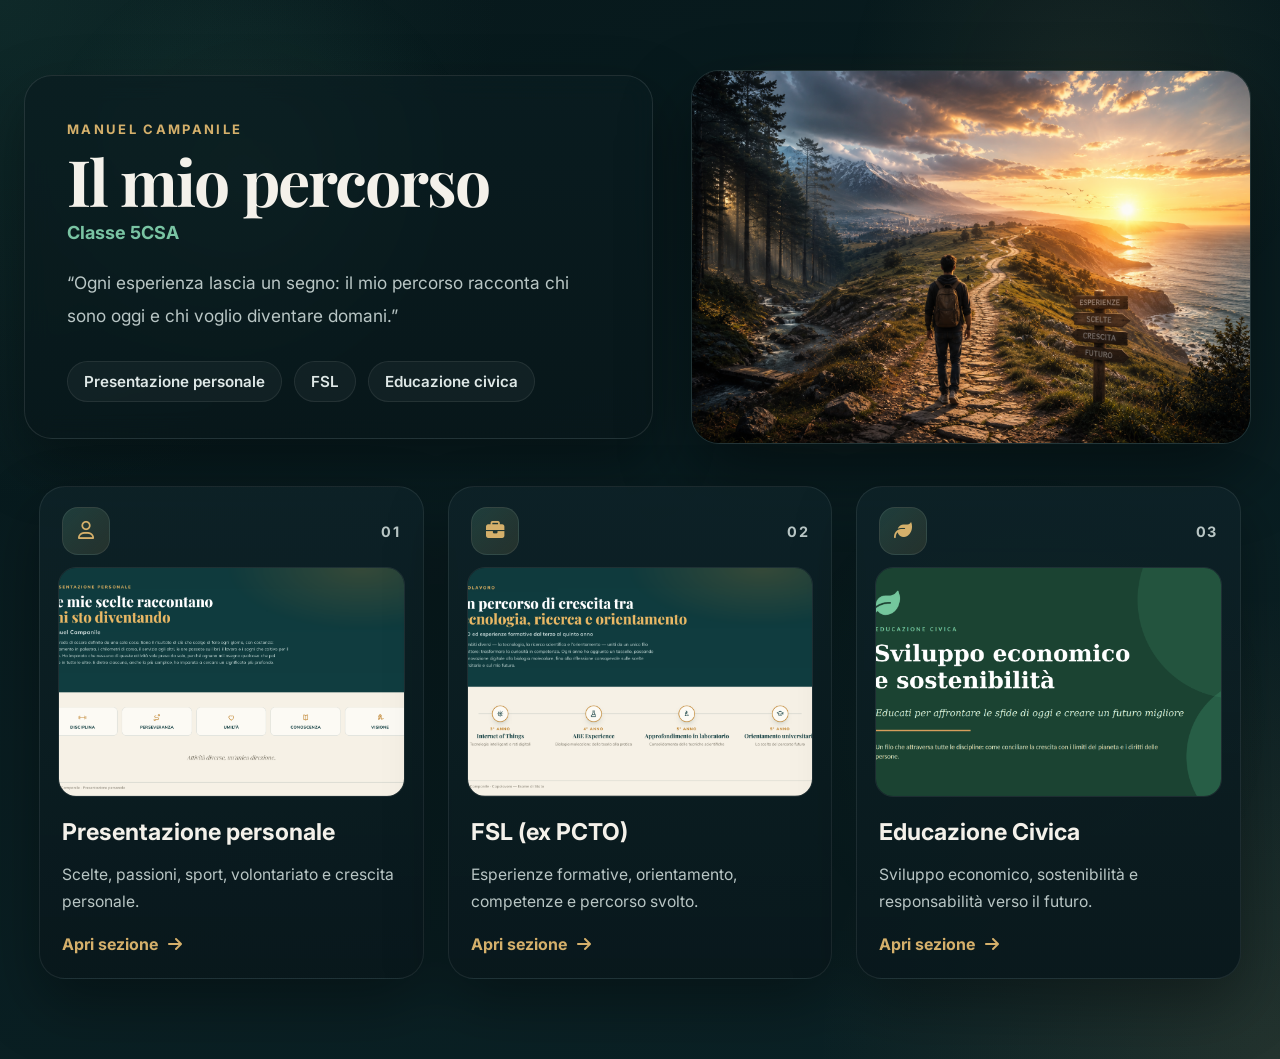
==== commit d0ab8318: "ass" ====
--- a/index.html
+++ b/index.html
@@ -5,104 +5,110 @@
   <meta name="viewport" content="width=device-width, initial-scale=1.0" />
   <title>Manuel Campanile</title>
   <link rel="stylesheet" href="styles.css" />
-  <link rel="preconnect" href="https://fonts.googleapis.com">
-  <link rel="preconnect" href="https://fonts.gstatic.com" crossorigin>
-  <link href="https://fonts.googleapis.com/css2?family=Inter:wght@300;400;500;600;700;800&family=Playfair+Display:wght@600;700&display=swap" rel="stylesheet">
+  <link rel="stylesheet" href="https://cdnjs.cloudflare.com/ajax/libs/font-awesome/6.5.2/css/all.min.css"/>
 </head>
 <body>
 
-  <!-- BACKGROUND DECOR -->
-  <div class="bg-orb orb-1"></div>
-  <div class="bg-orb orb-2"></div>
-  <div class="bg-grid"></div>
+  <div class="page-bg"></div>
 
   <!-- HERO -->
   <header class="hero">
-    <div class="hero-overlay"></div>
-
     <div class="hero-content">
       <div class="hero-text">
-        <p class="hero-class">Classe 5CSA</p>
-        <h1>Manuel Campanile</h1>
+        <span class="eyebrow">Manuel Campanile</span>
+        <h1>Il mio percorso</h1>
+        <p class="hero-subtitle">Classe 5CSA</p>
+
         <p class="hero-quote">
           “Ogni esperienza lascia un segno: il mio percorso racconta chi sono oggi e chi voglio diventare domani.”
         </p>
+
+        <div class="hero-badges">
+          <span>Presentazione personale</span>
+          <span>FSL</span>
+          <span>Educazione civica</span>
+        </div>
       </div>
 
-      <div class="hero-image-card">
-        <img src="quote-image.png" alt="Immagine simbolica del percorso personale">
+      <div class="hero-visual">
+        <!-- Qui va la tua immagine principale -->
+        <img src="quote-image.png" alt="Percorso personale di crescita" />
       </div>
     </div>
-
-    <a href="#sezioni" class="scroll-indicator">
-      <span></span>
-    </a>
   </header>
 
   <!-- SEZIONI -->
-  <main id="sezioni" class="sections-wrapper">
-    <section class="cards-section">
-      <div class="section-intro">
-        <h2>Le mie sezioni</h2>
-        <p>
-          Un percorso costruito tra crescita personale, formazione e nuove prospettive.
-        </p>
-      </div>
+  <main class="home-sections">
+    <section class="cards-grid">
 
-      <div class="cards-grid">
+      <!-- PRESENTAZIONE -->
+      <a href="Presentazione.html" class="doc-card">
+        <div class="doc-card-top">
+          <span class="doc-icon"><i class="fa-regular fa-user"></i></span>
+          <span class="doc-tag">01</span>
+        </div>
 
-        <!-- PRESENTAZIONE -->
-        <a href="presentazione.html" target="_blank" class="section-card reveal">
-          <div class="card-image">
-            <img src="presentazione-cover.png" alt="Copertina Presentazione">
-            <div class="card-glow"></div>
-          </div>
-          <div class="card-content">
-            <span class="card-tag">Presentazione</span>
-            <h3>Presentazione personale</h3>
-            <p>
-              Scelte, passioni, sport, volontariato e crescita personale lungo il mio percorso.
-            </p>
-            <span class="card-link">Apri sezione →</span>
-          </div>
-        </a>
+        <div class="doc-card-cover">
+          <img src="presentazione-cover.png" alt="Copertina Presentazione personale" />
+        </div>
 
-        <!-- PCTO -->
-        <a href="pcto.html" target="_blank" class="section-card reveal">
-          <div class="card-image">
-            <img src="pcto-cover.png" alt="Copertina FSL ex PCTO">
-            <div class="card-glow"></div>
-          </div>
-          <div class="card-content">
-            <span class="card-tag">FSL (ex PCTO)</span>
-            <h3>Formazione e orientamento</h3>
-            <p>
-              Esperienze tra tecnologia, laboratorio, ricerca e orientamento universitario.
-            </p>
-            <span class="card-link">Apri sezione →</span>
-          </div>
-        </a>
+        <div class="doc-card-body">
+          <h2>Presentazione personale</h2>
+          <p>
+            Scelte, passioni, sport, volontariato e crescita personale.
+          </p>
+          <span class="doc-link">
+            Apri sezione <i class="fa-solid fa-arrow-right"></i>
+          </span>
+        </div>
+      </a>
 
-        <!-- EDUCAZIONE CIVICA -->
-        <a href="educazione-civica.html" target="_blank" class="section-card reveal">
-          <div class="card-image">
-            <img src="educazione-civica-cover.png" alt="Copertina Educazione Civica">
-            <div class="card-glow"></div>
-          </div>
-          <div class="card-content">
-            <span class="card-tag">Educazione Civica</span>
-            <h3>Sviluppo economico e sostenibilità</h3>
-            <p>
-              Un percorso tra responsabilità, economia, cittadinanza attiva e futuro sostenibile.
-            </p>
-            <span class="card-link">Apri sezione →</span>
-          </div>
-        </a>
+      <!-- FSL -->
+      <a href="pcto.html" class="doc-card">
+        <div class="doc-card-top">
+          <span class="doc-icon"><i class="fa-solid fa-briefcase"></i></span>
+          <span class="doc-tag">02</span>
+        </div>
 
-      </div>
+        <div class="doc-card-cover">
+          <img src="pcto-cover.png" alt="Copertina FSL" />
+        </div>
+
+        <div class="doc-card-body">
+          <h2>FSL (ex PCTO)</h2>
+          <p>
+            Esperienze formative, orientamento, competenze e percorso svolto.
+          </p>
+          <span class="doc-link">
+            Apri sezione <i class="fa-solid fa-arrow-right"></i>
+          </span>
+        </div>
+      </a>
+
+      <!-- EDUCAZIONE CIVICA -->
+      <a href="educazione-civica.html" class="doc-card">
+        <div class="doc-card-top">
+          <span class="doc-icon"><i class="fa-solid fa-leaf"></i></span>
+          <span class="doc-tag">03</span>
+        </div>
+
+        <div class="doc-card-cover">
+          <img src="educazione-civica-cover.png" alt="Copertina Educazione Civica" />
+        </div>
+
+        <div class="doc-card-body">
+          <h2>Educazione Civica</h2>
+          <p>
+            Sviluppo economico, sostenibilità e responsabilità verso il futuro.
+          </p>
+          <span class="doc-link">
+            Apri sezione <i class="fa-solid fa-arrow-right"></i>
+          </span>
+        </div>
+      </a>
+
     </section>
   </main>
 
-  <script src="script.js"></script>
 </body>
 </html>
--- a/styles.css
+++ b/styles.css
@@ -1,17 +1,16 @@
+@import url('https://fonts.googleapis.com/css2?family=Inter:wght@400;500;600;700;800&family=Playfair+Display:wght@600;700&display=swap');
+
 :root{
-  --bg:#07181d;
-  --bg-2:#0b2229;
-  --panel:rgba(12, 33, 39, 0.72);
-  --panel-strong:rgba(13, 36, 43, 0.88);
-  --line:rgba(255,255,255,0.08);
-  --text:#f4f7f8;
-  --muted:#b8c7cc;
-  --accent:#d8b36a;
-  --accent-2:#9ad1c3;
-  --shadow:0 18px 60px rgba(0,0,0,0.35);
-  --radius-xl:28px;
-  --radius-lg:22px;
-  --radius-md:16px;
+  --bg: #07181b;
+  --bg-2: #0b2226;
+  --panel: rgba(12, 30, 34, 0.72);
+  --panel-2: rgba(18, 42, 47, 0.86);
+  --line: rgba(255,255,255,0.10);
+  --text: #f4f1ea;
+  --muted: #b9c6c5;
+  --gold: #d5b06b;
+  --green: #79c4a3;
+  --shadow: 0 25px 60px rgba(0,0,0,0.35);
 }
 
 *{
@@ -27,461 +26,351 @@
 body{
   font-family:'Inter', sans-serif;
   background:
-    radial-gradient(circle at top left, rgba(31,79,86,0.22), transparent 28%),
-    radial-gradient(circle at 85% 10%, rgba(216,179,106,0.10), transparent 22%),
-    linear-gradient(160deg, #06161b 0%, #0a2026 48%, #08181d 100%);
+    radial-gradient(circle at top left, rgba(38, 92, 82, 0.25), transparent 30%),
+    radial-gradient(circle at bottom right, rgba(213, 176, 107, 0.12), transparent 28%),
+    linear-gradient(160deg, var(--bg), var(--bg-2));
   color:var(--text);
   min-height:100vh;
   overflow-x:hidden;
-  position:relative;
-}
-
-.page-body{
-  min-height:100vh;
-}
-
-img{
-  display:block;
-  width:100%;
-  height:auto;
-}
-
-a{
-  text-decoration:none;
-  color:inherit;
-}
-
-/* DECOR */
-.bg-orb{
-  position:fixed;
-  border-radius:50%;
-  filter:blur(20px);
-  opacity:.18;
-  z-index:0;
-  pointer-events:none;
-}
-.orb-1{
-  width:340px;
-  height:340px;
-  top:-80px;
-  right:-80px;
-  background:radial-gradient(circle, #6cb7a5 0%, transparent 70%);
-}
-.orb-2{
-  width:280px;
-  height:280px;
-  left:-100px;
-  bottom:0;
-  background:radial-gradient(circle, #d8b36a 0%, transparent 70%);
-}
-
-.bg-grid{
+}
+
+/* sfondo decorativo */
+.page-bg{
   position:fixed;
   inset:0;
-  background-image:
-    linear-gradient(rgba(255,255,255,0.025) 1px, transparent 1px),
-    linear-gradient(90deg, rgba(255,255,255,0.025) 1px, transparent 1px);
-  background-size:36px 36px;
-  mask-image:linear-gradient(to bottom, rgba(0,0,0,0.55), transparent 85%);
+  pointer-events:none;
+  background:
+    radial-gradient(circle at 20% 20%, rgba(121,196,163,0.08), transparent 18%),
+    radial-gradient(circle at 85% 10%, rgba(213,176,107,0.08), transparent 18%),
+    radial-gradient(circle at 80% 80%, rgba(121,196,163,0.05), transparent 20%);
   z-index:0;
-  pointer-events:none;
 }
 
 /* HERO */
 .hero{
-  min-height:100vh;
-  display:flex;
-  align-items:center;
-  justify-content:center;
-  padding:70px 24px 40px;
   position:relative;
   z-index:1;
-}
-
-.hero-overlay{
-  position:absolute;
-  inset:0;
-  background:
-    linear-gradient(90deg, rgba(4,12,15,0.78) 0%, rgba(4,12,15,0.52) 42%, rgba(4,12,15,0.25) 100%);
-  z-index:1;
+  width:100%;
+  padding:70px 24px 30px;
 }
 
 .hero-content{
-  position:relative;
-  z-index:2;
-  width:min(1220px, 100%);
+  max-width:1250px;
+  margin:0 auto;
   display:grid;
-  grid-template-columns:1.1fr 0.9fr;
-  gap:36px;
+  grid-template-columns: 1.05fr 0.95fr;
+  gap:34px;
   align-items:center;
 }
 
 .hero-text{
-  padding:18px 6px;
-}
-
-.hero-class{
+  background:linear-gradient(180deg, rgba(10, 28, 32, 0.72), rgba(8, 22, 25, 0.72));
+  border:1px solid var(--line);
+  border-radius:28px;
+  padding:42px 42px 36px;
+  box-shadow:var(--shadow);
+  backdrop-filter: blur(12px);
+}
+
+.eyebrow{
   display:inline-block;
-  font-size:.95rem;
-  font-weight:600;
-  letter-spacing:.18em;
+  font-size:13px;
+  letter-spacing:0.18em;
   text-transform:uppercase;
-  color:var(--accent);
-  margin-bottom:18px;
+  color:var(--gold);
+  margin-bottom:14px;
+  font-weight:700;
 }
 
 .hero h1{
   font-family:'Playfair Display', serif;
-  font-size:clamp(2.7rem, 6vw, 5.2rem);
-  line-height:0.98;
+  font-size:clamp(42px, 5vw, 72px);
+  line-height:0.95;
+  margin-bottom:10px;
   letter-spacing:-0.03em;
-  margin-bottom:18px;
+}
+
+.hero-subtitle{
+  font-size:18px;
+  color:var(--green);
+  font-weight:700;
+  margin-bottom:24px;
 }
 
 .hero-quote{
+  font-size:1.08rem;
+  line-height:1.9;
+  color:var(--muted);
   max-width:720px;
-  font-size:clamp(1rem, 1.5vw, 1.18rem);
-  line-height:1.8;
-  color:var(--muted);
-}
-
-.hero-image-card{
+}
+
+.hero-badges{
+  margin-top:28px;
+  display:flex;
+  flex-wrap:wrap;
+  gap:12px;
+}
+
+.hero-badges span{
+  padding:10px 16px;
+  border-radius:999px;
+  border:1px solid rgba(255,255,255,0.08);
+  background:rgba(255,255,255,0.04);
+  color:#dfe8e7;
+  font-size:0.95rem;
+  font-weight:600;
+}
+
+.hero-visual{
   position:relative;
-  border-radius:32px;
+  display:flex;
+  justify-content:center;
+  align-items:center;
+}
+
+.hero-visual::before{
+  content:"";
+  position:absolute;
+  width:82%;
+  height:82%;
+  border-radius:28px;
+  background:linear-gradient(135deg, rgba(213,176,107,0.16), rgba(121,196,163,0.10));
+  filter:blur(30px);
+  z-index:0;
+}
+
+.hero-visual img{
+  position:relative;
+  z-index:1;
+  width:100%;
+  max-width:560px;
+  height:auto;
+  border-radius:28px;
+  border:1px solid rgba(255,255,255,0.10);
+  box-shadow:0 30px 70px rgba(0,0,0,0.42);
+  object-fit:cover;
+}
+
+/* HOME SECTIONS */
+.home-sections{
+  position:relative;
+  z-index:1;
+  max-width:1250px;
+  margin:0 auto;
+  padding:12px 24px 80px;
+}
+
+.cards-grid{
+  display:grid;
+  grid-template-columns: repeat(3, 1fr);
+  gap:24px;
+}
+
+.doc-card{
+  display:flex;
+  flex-direction:column;
+  text-decoration:none;
+  color:var(--text);
+  background:linear-gradient(180deg, rgba(14, 34, 39, 0.90), rgba(9, 24, 28, 0.95));
+  border:1px solid rgba(255,255,255,0.08);
+  border-radius:26px;
   overflow:hidden;
   box-shadow:var(--shadow);
-  background:rgba(255,255,255,0.03);
-  border:1px solid rgba(255,255,255,0.08);
-  backdrop-filter:blur(10px);
-  transform:translateY(0);
-  animation:floatCard 6s ease-in-out infinite;
-}
-
-.hero-image-card img{
+  transition:transform 0.35s ease, box-shadow 0.35s ease, border-color 0.35s ease;
+  min-height:100%;
+}
+
+.doc-card:hover{
+  transform:translateY(-8px);
+  box-shadow:0 35px 80px rgba(0,0,0,0.42);
+  border-color:rgba(213,176,107,0.35);
+}
+
+.doc-card-top{
+  display:flex;
+  align-items:center;
+  justify-content:space-between;
+  padding:20px 22px 12px;
+}
+
+.doc-icon{
+  width:48px;
+  height:48px;
+  border-radius:16px;
+  display:flex;
+  align-items:center;
+  justify-content:center;
+  font-size:1.15rem;
+  background:linear-gradient(135deg, rgba(121,196,163,0.18), rgba(213,176,107,0.12));
+  color:var(--gold);
+  border:1px solid rgba(255,255,255,0.08);
+}
+
+.doc-tag{
+  font-size:0.9rem;
+  color:var(--muted);
+  font-weight:700;
+  letter-spacing:0.12em;
+}
+
+.doc-card-cover{
+  padding:0 18px;
+}
+
+.doc-card-cover img{
   width:100%;
-  height:560px;
+  height:230px;
   object-fit:cover;
+  border-radius:18px;
   display:block;
-  filter:saturate(1.02) contrast(1.02);
-}
-
-.hero-image-card::after{
-  content:"";
-  position:absolute;
-  inset:0;
-  background:
-    linear-gradient(to top, rgba(4,12,15,0.20), transparent 38%);
-  pointer-events:none;
-}
-
-@keyframes floatCard{
-  0%,100%{transform:translateY(0px);}
-  50%{transform:translateY(-10px);}
-}
-
-.scroll-indicator{
-  position:absolute;
-  bottom:28px;
-  left:50%;
-  transform:translateX(-50%);
-  z-index:2;
-  width:34px;
-  height:58px;
-  border:1px solid rgba(255,255,255,0.25);
-  border-radius:24px;
-  display:flex;
-  align-items:flex-start;
-  justify-content:center;
-  padding-top:10px;
-  opacity:.85;
-}
-
-.scroll-indicator span{
-  width:6px;
-  height:12px;
-  border-radius:999px;
-  background:var(--accent);
-  animation:scrollDot 1.6s ease-in-out infinite;
-}
-
-@keyframes scrollDot{
-  0%{transform:translateY(0); opacity:0;}
-  30%{opacity:1;}
-  100%{transform:translateY(18px); opacity:0;}
-}
-
-/* SECTIONS */
-.sections-wrapper{
+  border:1px solid rgba(255,255,255,0.08);
+}
+
+.doc-card-body{
+  padding:22px 22px 24px;
+  display:flex;
+  flex-direction:column;
+  gap:14px;
+  flex:1;
+}
+
+.doc-card-body h2{
+  font-size:1.45rem;
+  line-height:1.2;
+}
+
+.doc-card-body p{
+  color:var(--muted);
+  line-height:1.75;
+  font-size:0.98rem;
+  flex:1;
+}
+
+.doc-link{
+  display:inline-flex;
+  align-items:center;
+  gap:10px;
+  color:var(--gold);
+  font-weight:700;
+  margin-top:4px;
+}
+
+/* PAGINE DOCUMENTO */
+.doc-page{
   position:relative;
   z-index:1;
-  padding:30px 24px 80px;
-}
-
-.cards-section{
-  width:min(1240px, 100%);
+  min-height:100vh;
+  padding:30px 24px 60px;
+}
+
+.doc-page-wrap{
+  max-width:1150px;
   margin:0 auto;
 }
 
-.section-intro{
-  margin-bottom:34px;
-}
-
-.section-intro h2{
-  font-family:'Playfair Display', serif;
-  font-size:clamp(2rem, 4vw, 3rem);
-  margin-bottom:12px;
-}
-
-.section-intro p{
-  max-width:760px;
-  color:var(--muted);
-  line-height:1.8;
-  font-size:1.03rem;
-}
-
-.cards-grid{
-  display:grid;
-  grid-template-columns:repeat(3, 1fr);
-  gap:26px;
-}
-
-.section-card{
-  position:relative;
-  background:linear-gradient(180deg, rgba(14,37,44,0.88), rgba(8,25,30,0.92));
-  border:1px solid rgba(255,255,255,0.08);
-  border-radius:28px;
-  overflow:hidden;
-  box-shadow:var(--shadow);
-  transition:transform .45s ease, box-shadow .45s ease, border-color .45s ease;
-  backdrop-filter:blur(10px);
-}
-
-.section-card:hover{
-  transform:translateY(-10px);
-  box-shadow:0 30px 70px rgba(0,0,0,0.42);
-  border-color:rgba(216,179,106,0.35);
-}
-
-.card-image{
-  position:relative;
-  height:250px;
-  overflow:hidden;
-}
-
-.card-image img{
-  width:100%;
-  height:100%;
-  object-fit:cover;
-  transition:transform .6s ease;
-}
-
-.section-card:hover .card-image img{
-  transform:scale(1.05);
-}
-
-.card-glow{
-  position:absolute;
-  inset:0;
-  background:
-    linear-gradient(to top, rgba(4,12,15,0.78) 0%, rgba(4,12,15,0.15) 55%, rgba(4,12,15,0) 100%);
-}
-
-.card-content{
-  padding:24px 24px 26px;
-}
-
-.card-tag{
+.top-back{
   display:inline-flex;
   align-items:center;
-  padding:8px 14px;
-  border-radius:999px;
-  font-size:.8rem;
-  font-weight:700;
-  letter-spacing:.08em;
-  text-transform:uppercase;
-  color:#f9f6ee;
-  background:rgba(216,179,106,0.18);
-  border:1px solid rgba(216,179,106,0.28);
-  margin-bottom:16px;
-}
-
-.card-content h3{
-  font-size:1.35rem;
-  margin-bottom:12px;
-  line-height:1.25;
-}
-
-.card-content p{
-  color:var(--muted);
-  line-height:1.75;
-  font-size:.98rem;
-  margin-bottom:18px;
-}
-
-.card-link{
-  color:var(--accent);
-  font-weight:700;
-  letter-spacing:.01em;
-}
-
-/* TOP BAR */
-.topbar{
-  position:relative;
-  z-index:2;
-  width:min(1240px, 100%);
-  margin:0 auto;
-  padding:28px 24px 0;
-}
-
-.back-btn{
-  display:inline-flex;
-  align-items:center;
   gap:10px;
+  color:var(--text);
+  text-decoration:none;
+  margin-bottom:28px;
   padding:12px 18px;
   border-radius:999px;
   background:rgba(255,255,255,0.05);
   border:1px solid rgba(255,255,255,0.08);
-  color:var(--text);
-  transition:all .3s ease;
-  backdrop-filter:blur(10px);
-}
-
-.back-btn:hover{
+  transition:0.25s ease;
+}
+
+.top-back:hover{
   transform:translateY(-2px);
-  border-color:rgba(216,179,106,0.35);
   background:rgba(255,255,255,0.08);
 }
 
-/* DOC PAGES */
-.doc-page{
-  position:relative;
-  z-index:1;
-  width:min(1240px, 100%);
-  margin:0 auto;
-  padding:30px 24px 80px;
-}
-
 .doc-hero{
-  min-height:calc(100vh - 120px);
   display:grid;
-  grid-template-columns:1fr 0.95fr;
-  gap:34px;
-  align-items:center;
-}
-
-.doc-text{
-  background:linear-gradient(180deg, rgba(12,33,39,0.82), rgba(10,27,32,0.90));
-  border:1px solid rgba(255,255,255,0.08);
-  border-radius:32px;
-  padding:42px;
+  grid-template-columns: 1fr 1fr;
+  gap:28px;
+  align-items:center;
+  background:linear-gradient(180deg, rgba(11, 28, 32, 0.78), rgba(8, 22, 25, 0.84));
+  border:1px solid rgba(255,255,255,0.08);
+  border-radius:28px;
+  padding:28px;
   box-shadow:var(--shadow);
-  backdrop-filter:blur(10px);
-}
-
-.doc-tag{
-  display:inline-flex;
-  padding:8px 14px;
-  border-radius:999px;
-  font-size:.8rem;
-  font-weight:700;
-  letter-spacing:.08em;
-  text-transform:uppercase;
-  color:#f9f6ee;
-  background:rgba(216,179,106,0.18);
-  border:1px solid rgba(216,179,106,0.28);
-  margin-bottom:18px;
-}
-
-.doc-text h1{
+  backdrop-filter: blur(12px);
+}
+
+.doc-preview img{
+  width:100%;
+  border-radius:22px;
+  display:block;
+  border:1px solid rgba(255,255,255,0.08);
+  box-shadow:0 20px 40px rgba(0,0,0,0.25);
+}
+
+.doc-info h1{
   font-family:'Playfair Display', serif;
-  font-size:clamp(2rem, 4vw, 3.5rem);
-  line-height:1.08;
-  margin-bottom:18px;
-}
-
-.doc-text p{
+  font-size:clamp(32px, 4vw, 54px);
+  margin-bottom:14px;
+  line-height:1.02;
+}
+
+.doc-info p{
   color:var(--muted);
   line-height:1.9;
-  font-size:1.05rem;
-  max-width:640px;
+  font-size:1.02rem;
+  margin-bottom:22px;
+  max-width:560px;
 }
 
 .doc-actions{
-  margin-top:30px;
   display:flex;
   flex-wrap:wrap;
   gap:14px;
 }
 
-.doc-btn{
-  padding:14px 22px;
-  border-radius:999px;
+.btn{
+  display:inline-flex;
+  align-items:center;
+  gap:10px;
+  text-decoration:none;
+  padding:14px 20px;
+  border-radius:14px;
   font-weight:700;
-  transition:all .3s ease;
-  border:1px solid transparent;
-}
-
-.primary-btn{
-  background:linear-gradient(135deg, #d8b36a 0%, #e7c98d 100%);
-  color:#0c1518;
-  box-shadow:0 10px 25px rgba(216,179,106,0.22);
-}
-
-.primary-btn:hover{
+  transition:0.25s ease;
+}
+
+.btn-primary{
+  background:linear-gradient(135deg, #d5b06b, #c79a4c);
+  color:#102126;
+  box-shadow:0 12px 30px rgba(213,176,107,0.22);
+}
+
+.btn-primary:hover{
   transform:translateY(-2px);
-  box-shadow:0 16px 30px rgba(216,179,106,0.28);
-}
-
-.secondary-btn{
+  filter:brightness(1.03);
+}
+
+.btn-secondary{
   background:rgba(255,255,255,0.05);
   color:var(--text);
-  border-color:rgba(255,255,255,0.08);
-}
-
-.secondary-btn:hover{
+  border:1px solid rgba(255,255,255,0.08);
+}
+
+.btn-secondary:hover{
   transform:translateY(-2px);
-  border-color:rgba(216,179,106,0.35);
   background:rgba(255,255,255,0.08);
 }
 
-.doc-cover{
-  border-radius:32px;
-  overflow:hidden;
-  border:1px solid rgba(255,255,255,0.08);
-  box-shadow:var(--shadow);
-  background:rgba(255,255,255,0.04);
-  transform:translateY(0);
-  animation:floatCard 6s ease-in-out infinite;
-}
-
-.doc-cover img{
-  width:100%;
-  height:100%;
-  max-height:720px;
-  object-fit:cover;
-}
-
-/* REVEAL */
-.reveal{
-  opacity:0;
-  transform:translateY(30px);
-  transition:opacity .8s ease, transform .8s ease;
-}
-
-.reveal.show{
-  opacity:1;
-  transform:translateY(0);
-}
-
 /* RESPONSIVE */
-@media (max-width: 1100px){
+@media (max-width: 1080px){
   .hero-content,
   .doc-hero{
     grid-template-columns:1fr;
   }
 
-  .hero-image-card img{
-    height:440px;
+  .hero-visual{
+    order:-1;
   }
 
   .cards-grid{
@@ -489,40 +378,31 @@
   }
 }
 
-@media (max-width: 768px){
+@media (max-width: 700px){
   .hero{
-    padding-top:42px;
+    padding-top:40px;
+  }
+
+  .hero-text{
+    padding:28px 22px;
+    border-radius:22px;
   }
 
   .hero h1{
-    font-size:2.5rem;
+    font-size:2.6rem;
   }
 
   .hero-quote{
     font-size:1rem;
-    line-height:1.7;
-  }
-
-  .hero-image-card img{
-    height:320px;
-  }
-
-  .doc-text{
-    padding:28px 24px;
-  }
-
-  .doc-text h1{
-    font-size:2rem;
-  }
-
-  .card-image{
-    height:220px;
-  }
-
-  .section-card,
-  .doc-text,
-  .doc-cover,
-  .hero-image-card{
-    border-radius:24px;
+    line-height:1.8;
+  }
+
+  .doc-hero{
+    padding:20px;
+    border-radius:22px;
+  }
+
+  .doc-info h1{
+    font-size:2.1rem;
   }
 }
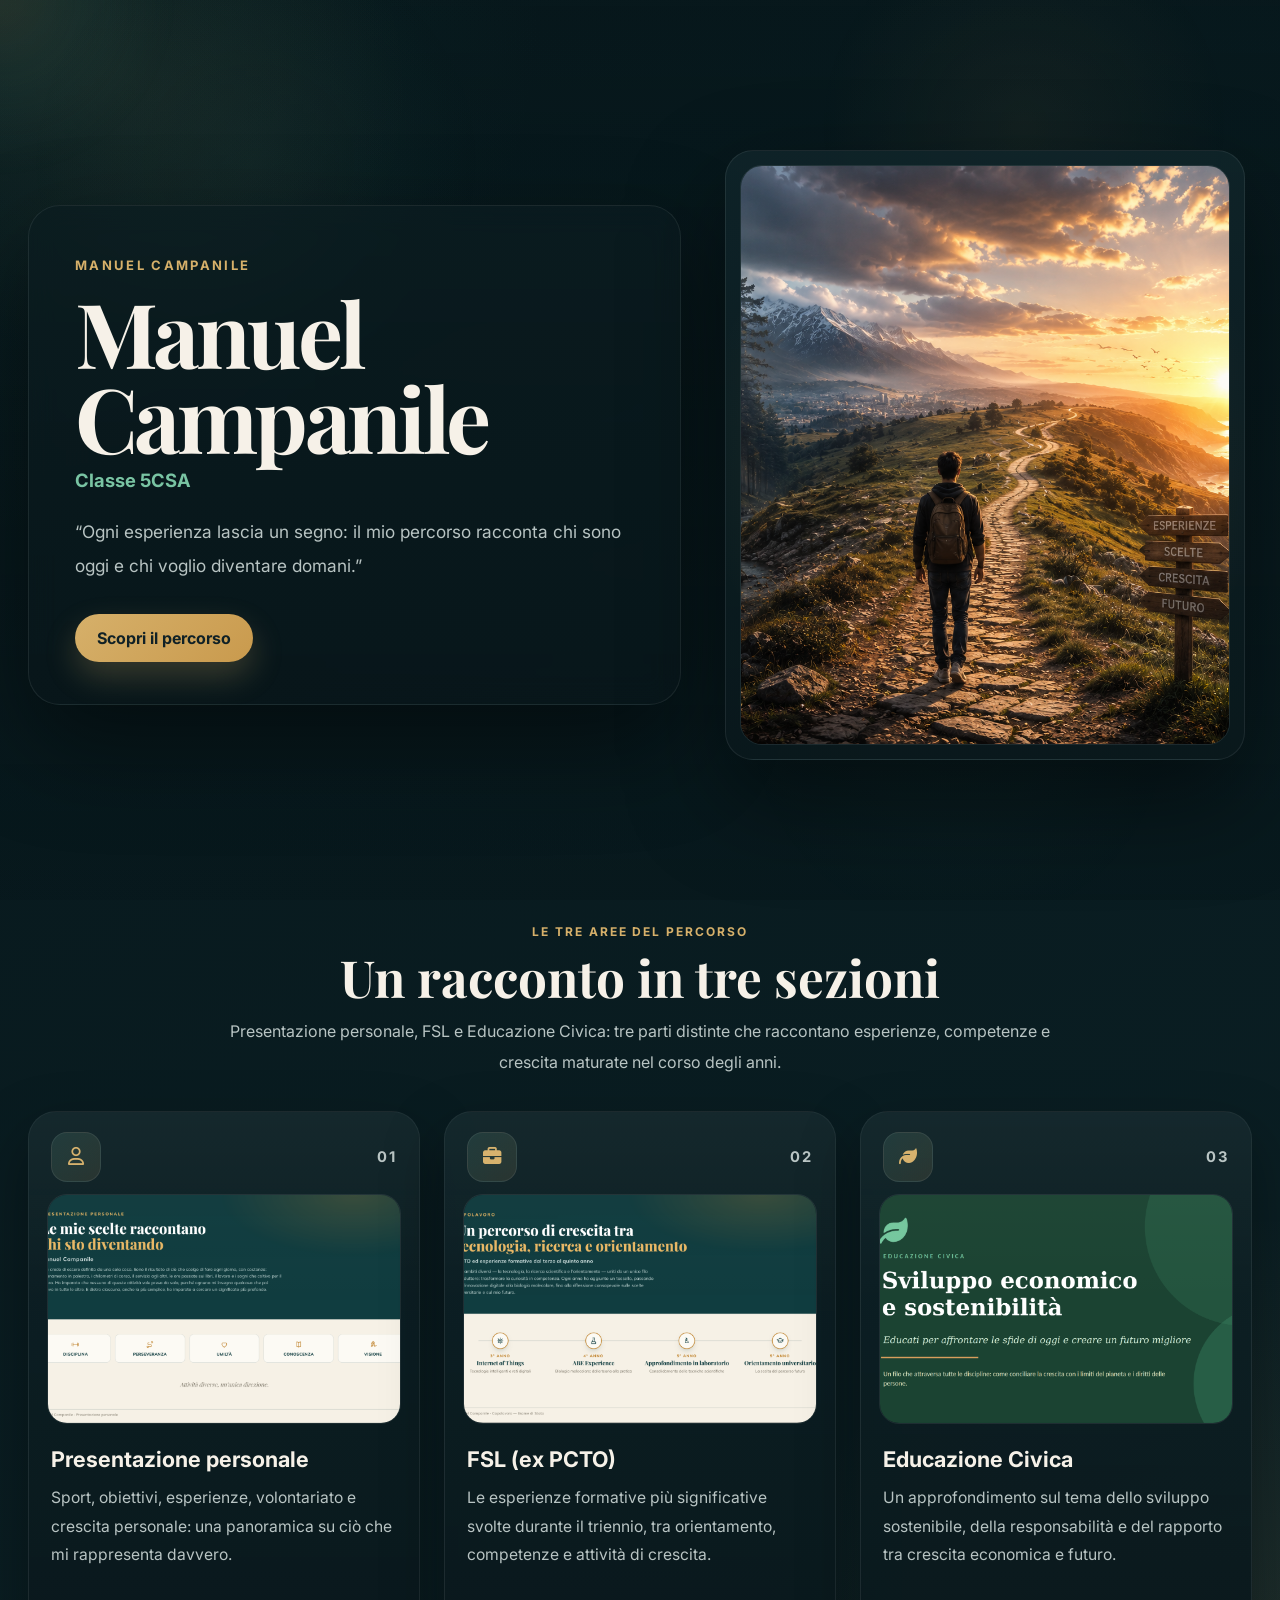
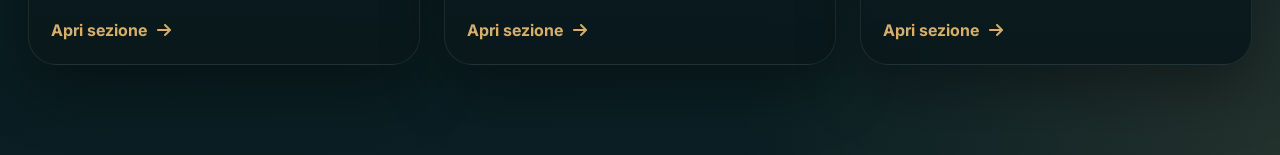
==== commit ee71dea7: "asd" ====
--- a/index.html
+++ b/index.html
@@ -9,40 +9,56 @@
 </head>
 <body>
 
+  <!-- CURSORE / GLOW -->
+  <div class="cursor-glow"></div>
+
+  <!-- BACKGROUND DECOR -->
   <div class="page-bg"></div>
 
   <!-- HERO -->
   <header class="hero">
+    <div class="hero-overlay"></div>
+
     <div class="hero-content">
-      <div class="hero-text">
-        <span class="eyebrow">Manuel Campanile</span>
-        <h1>Il mio percorso</h1>
-        <p class="hero-subtitle">Classe 5CSA</p>
+      <div class="hero-text reveal-up">
+        <span class="hero-kicker">Manuel Campanile</span>
+        <h1>Manuel Campanile</h1>
+        <p class="hero-class">Classe 5CSA</p>
 
         <p class="hero-quote">
           “Ogni esperienza lascia un segno: il mio percorso racconta chi sono oggi e chi voglio diventare domani.”
         </p>
 
-        <div class="hero-badges">
-          <span>Presentazione personale</span>
-          <span>FSL</span>
-          <span>Educazione civica</span>
+        <div class="hero-buttons">
+          <a href="#sezioni" class="hero-btn primary">
+            Scopri il percorso
+          </a>
         </div>
       </div>
 
-      <div class="hero-visual">
-        <!-- Qui va la tua immagine principale -->
-        <img src="quote-image.png" alt="Percorso personale di crescita" />
+      <div class="hero-image-wrap reveal-up delay-1">
+        <div class="hero-image-card">
+          <img src="quote-image.png" alt="Percorso di crescita personale">
+        </div>
       </div>
     </div>
   </header>
 
   <!-- SEZIONI -->
-  <main class="home-sections">
+  <main class="home-sections" id="sezioni">
+    <div class="section-heading reveal-up">
+      <span class="section-kicker">Le tre aree del percorso</span>
+      <h2>Un racconto in tre sezioni</h2>
+      <p>
+        Presentazione personale, FSL e Educazione Civica: tre parti distinte che raccontano esperienze,
+        competenze e crescita maturate nel corso degli anni.
+      </p>
+    </div>
+
     <section class="cards-grid">
 
       <!-- PRESENTAZIONE -->
-      <a href="Presentazione.html" class="doc-card">
+      <a href="Presentazione.html" class="doc-card reveal-up delay-1">
         <div class="doc-card-top">
           <span class="doc-icon"><i class="fa-regular fa-user"></i></span>
           <span class="doc-tag">01</span>
@@ -53,9 +69,10 @@
         </div>
 
         <div class="doc-card-body">
-          <h2>Presentazione personale</h2>
+          <h3>Presentazione personale</h3>
           <p>
-            Scelte, passioni, sport, volontariato e crescita personale.
+            Sport, obiettivi, esperienze, volontariato e crescita personale:
+            una panoramica su ciò che mi rappresenta davvero.
           </p>
           <span class="doc-link">
             Apri sezione <i class="fa-solid fa-arrow-right"></i>
@@ -64,7 +81,7 @@
       </a>
 
       <!-- FSL -->
-      <a href="pcto.html" class="doc-card">
+      <a href="pcto.html" class="doc-card reveal-up delay-2">
         <div class="doc-card-top">
           <span class="doc-icon"><i class="fa-solid fa-briefcase"></i></span>
           <span class="doc-tag">02</span>
@@ -75,9 +92,10 @@
         </div>
 
         <div class="doc-card-body">
-          <h2>FSL (ex PCTO)</h2>
+          <h3>FSL (ex PCTO)</h3>
           <p>
-            Esperienze formative, orientamento, competenze e percorso svolto.
+            Le esperienze formative più significative svolte durante il triennio,
+            tra orientamento, competenze e attività di crescita.
           </p>
           <span class="doc-link">
             Apri sezione <i class="fa-solid fa-arrow-right"></i>
@@ -86,7 +104,7 @@
       </a>
 
       <!-- EDUCAZIONE CIVICA -->
-      <a href="educazione-civica.html" class="doc-card">
+      <a href="educazione-civica.html" class="doc-card reveal-up delay-3">
         <div class="doc-card-top">
           <span class="doc-icon"><i class="fa-solid fa-leaf"></i></span>
           <span class="doc-tag">03</span>
@@ -97,9 +115,10 @@
         </div>
 
         <div class="doc-card-body">
-          <h2>Educazione Civica</h2>
+          <h3>Educazione Civica</h3>
           <p>
-            Sviluppo economico, sostenibilità e responsabilità verso il futuro.
+            Un approfondimento sul tema dello sviluppo sostenibile, della responsabilità
+            e del rapporto tra crescita economica e futuro.
           </p>
           <span class="doc-link">
             Apri sezione <i class="fa-solid fa-arrow-right"></i>
@@ -110,5 +129,6 @@
     </section>
   </main>
 
+  <script src="script.js"></script>
 </body>
 </html>
--- a/styles.css
+++ b/styles.css
@@ -1,16 +1,19 @@
-@import url('https://fonts.googleapis.com/css2?family=Inter:wght@400;500;600;700;800&family=Playfair+Display:wght@600;700&display=swap');
+@import url('https://fonts.googleapis.com/css2?family=Inter:wght@400;500;600;700;800&family=Playfair+Display:wght@600;700;800&display=swap');
 
 :root{
-  --bg: #07181b;
-  --bg-2: #0b2226;
-  --panel: rgba(12, 30, 34, 0.72);
-  --panel-2: rgba(18, 42, 47, 0.86);
-  --line: rgba(255,255,255,0.10);
-  --text: #f4f1ea;
-  --muted: #b9c6c5;
-  --gold: #d5b06b;
-  --green: #79c4a3;
-  --shadow: 0 25px 60px rgba(0,0,0,0.35);
+  --bg:#07171b;
+  --bg-2:#0b2025;
+  --panel:rgba(12,28,33,0.72);
+  --panel-2:rgba(16,37,42,0.88);
+  --line:rgba(255,255,255,0.08);
+  --line-strong:rgba(255,255,255,0.14);
+  --text:#f6f1e8;
+  --muted:#b8c4c3;
+  --gold:#d6b06a;
+  --gold-2:#c99a4d;
+  --green:#79c4a3;
+  --shadow:0 25px 60px rgba(0,0,0,0.35);
+  --shadow-lg:0 40px 100px rgba(0,0,0,0.45);
 }
 
 *{
@@ -26,164 +29,250 @@
 body{
   font-family:'Inter', sans-serif;
   background:
-    radial-gradient(circle at top left, rgba(38, 92, 82, 0.25), transparent 30%),
-    radial-gradient(circle at bottom right, rgba(213, 176, 107, 0.12), transparent 28%),
-    linear-gradient(160deg, var(--bg), var(--bg-2));
+    radial-gradient(circle at top left, rgba(36,92,82,0.20), transparent 25%),
+    radial-gradient(circle at bottom right, rgba(214,176,106,0.12), transparent 25%),
+    linear-gradient(155deg, var(--bg), var(--bg-2));
   color:var(--text);
   min-height:100vh;
   overflow-x:hidden;
-}
-
-/* sfondo decorativo */
+  position:relative;
+}
+
+/* GLOW CURSORE */
+.cursor-glow{
+  position:fixed;
+  width:340px;
+  height:340px;
+  border-radius:50%;
+  pointer-events:none;
+  background:radial-gradient(circle, rgba(214,176,106,0.14) 0%, rgba(121,196,163,0.08) 35%, transparent 70%);
+  transform:translate(-50%, -50%);
+  z-index:0;
+  filter:blur(12px);
+  transition:transform 0.06s linear;
+}
+
+/* BG DECOR */
 .page-bg{
   position:fixed;
   inset:0;
   pointer-events:none;
+  z-index:0;
   background:
-    radial-gradient(circle at 20% 20%, rgba(121,196,163,0.08), transparent 18%),
-    radial-gradient(circle at 85% 10%, rgba(213,176,107,0.08), transparent 18%),
-    radial-gradient(circle at 80% 80%, rgba(121,196,163,0.05), transparent 20%);
-  z-index:0;
+    radial-gradient(circle at 20% 18%, rgba(121,196,163,0.06), transparent 18%),
+    radial-gradient(circle at 80% 14%, rgba(214,176,106,0.08), transparent 16%),
+    radial-gradient(circle at 75% 80%, rgba(121,196,163,0.05), transparent 18%);
 }
 
 /* HERO */
 .hero{
   position:relative;
   z-index:1;
+  min-height:100vh;
+  display:flex;
+  align-items:center;
+  padding:50px 28px 40px;
+}
+
+.hero-overlay{
+  position:absolute;
+  inset:0;
+  background:
+    linear-gradient(to bottom, rgba(7,23,27,0.25), rgba(7,23,27,0.55)),
+    radial-gradient(circle at 10% 10%, rgba(214,176,106,0.08), transparent 20%);
+  pointer-events:none;
+}
+
+.hero-content{
+  position:relative;
+  z-index:2;
+  max-width:1280px;
+  margin:0 auto;
   width:100%;
-  padding:70px 24px 30px;
-}
-
-.hero-content{
-  max-width:1250px;
-  margin:0 auto;
   display:grid;
-  grid-template-columns: 1.05fr 0.95fr;
-  gap:34px;
+  grid-template-columns: 1.1fr 0.9fr;
+  gap:36px;
   align-items:center;
 }
 
 .hero-text{
-  background:linear-gradient(180deg, rgba(10, 28, 32, 0.72), rgba(8, 22, 25, 0.72));
+  background:linear-gradient(180deg, rgba(11,28,32,0.70), rgba(9,22,26,0.76));
   border:1px solid var(--line);
-  border-radius:28px;
-  padding:42px 42px 36px;
-  box-shadow:var(--shadow);
-  backdrop-filter: blur(12px);
-}
-
-.eyebrow{
+  border-radius:32px;
+  padding:48px 46px 42px;
+  box-shadow:var(--shadow-lg);
+  backdrop-filter:blur(14px);
+}
+
+.hero-kicker{
   display:inline-block;
   font-size:13px;
   letter-spacing:0.18em;
   text-transform:uppercase;
   color:var(--gold);
-  margin-bottom:14px;
-  font-weight:700;
-}
-
-.hero h1{
+  font-weight:700;
+  margin-bottom:16px;
+}
+
+.hero-text h1{
   font-family:'Playfair Display', serif;
-  font-size:clamp(42px, 5vw, 72px);
+  font-size:clamp(54px, 7vw, 92px);
   line-height:0.95;
+  letter-spacing:-0.04em;
   margin-bottom:10px;
-  letter-spacing:-0.03em;
-}
-
-.hero-subtitle{
-  font-size:18px;
+}
+
+.hero-class{
+  font-size:1.15rem;
   color:var(--green);
   font-weight:700;
   margin-bottom:24px;
 }
 
 .hero-quote{
+  max-width:760px;
   font-size:1.08rem;
-  line-height:1.9;
+  line-height:1.95;
   color:var(--muted);
-  max-width:720px;
-}
-
-.hero-badges{
-  margin-top:28px;
+}
+
+.hero-buttons{
+  margin-top:32px;
   display:flex;
   flex-wrap:wrap;
-  gap:12px;
-}
-
-.hero-badges span{
-  padding:10px 16px;
+  gap:14px;
+}
+
+.hero-btn{
+  display:inline-flex;
+  align-items:center;
+  justify-content:center;
+  padding:14px 22px;
   border-radius:999px;
-  border:1px solid rgba(255,255,255,0.08);
-  background:rgba(255,255,255,0.04);
-  color:#dfe8e7;
-  font-size:0.95rem;
-  font-weight:600;
-}
-
-.hero-visual{
-  position:relative;
+  text-decoration:none;
+  font-weight:700;
+  transition:0.28s ease;
+}
+
+.hero-btn.primary{
+  background:linear-gradient(135deg, var(--gold), var(--gold-2));
+  color:#102126;
+  box-shadow:0 14px 32px rgba(214,176,106,0.24);
+}
+
+.hero-btn.primary:hover{
+  transform:translateY(-2px);
+  filter:brightness(1.03);
+}
+
+/* HERO IMAGE */
+.hero-image-wrap{
   display:flex;
   justify-content:center;
   align-items:center;
 }
 
-.hero-visual::before{
+.hero-image-card{
+  width:100%;
+  max-width:520px; /* qui è stata ridimensionata */
+  border-radius:28px;
+  padding:14px;
+  background:linear-gradient(180deg, rgba(16,37,42,0.84), rgba(10,24,28,0.88));
+  border:1px solid var(--line);
+  box-shadow:var(--shadow-lg);
+  position:relative;
+  overflow:hidden;
+}
+
+.hero-image-card::before{
   content:"";
   position:absolute;
-  width:82%;
-  height:82%;
-  border-radius:28px;
-  background:linear-gradient(135deg, rgba(213,176,107,0.16), rgba(121,196,163,0.10));
-  filter:blur(30px);
-  z-index:0;
-}
-
-.hero-visual img{
+  inset:-30%;
+  background:radial-gradient(circle, rgba(214,176,106,0.14), transparent 45%);
+  pointer-events:none;
+}
+
+.hero-image-card img{
   position:relative;
   z-index:1;
   width:100%;
-  max-width:560px;
-  height:auto;
-  border-radius:28px;
-  border:1px solid rgba(255,255,255,0.10);
-  box-shadow:0 30px 70px rgba(0,0,0,0.42);
+  height:580px;           /* più controllata */
   object-fit:cover;
+  object-position:center;
+  border-radius:22px;
+  display:block;
+  border:1px solid rgba(255,255,255,0.08);
 }
 
 /* HOME SECTIONS */
 .home-sections{
   position:relative;
   z-index:1;
-  max-width:1250px;
+  max-width:1280px;
   margin:0 auto;
-  padding:12px 24px 80px;
-}
-
+  padding:20px 28px 90px;
+}
+
+.section-heading{
+  max-width:820px;
+  margin:0 auto 34px;
+  text-align:center;
+}
+
+.section-kicker{
+  display:inline-block;
+  font-size:12px;
+  text-transform:uppercase;
+  letter-spacing:0.16em;
+  color:var(--gold);
+  font-weight:700;
+  margin-bottom:12px;
+}
+
+.section-heading h2{
+  font-family:'Playfair Display', serif;
+  font-size:clamp(34px, 4vw, 52px);
+  margin-bottom:12px;
+  line-height:1.04;
+}
+
+.section-heading p{
+  color:var(--muted);
+  line-height:1.9;
+  font-size:1rem;
+}
+
+/* CARDS */
 .cards-grid{
   display:grid;
-  grid-template-columns: repeat(3, 1fr);
+  grid-template-columns:repeat(3, 1fr);
   gap:24px;
 }
 
 .doc-card{
-  display:flex;
-  flex-direction:column;
   text-decoration:none;
   color:var(--text);
-  background:linear-gradient(180deg, rgba(14, 34, 39, 0.90), rgba(9, 24, 28, 0.95));
+  background:linear-gradient(180deg, rgba(14,34,39,0.88), rgba(10,24,28,0.95));
   border:1px solid rgba(255,255,255,0.08);
-  border-radius:26px;
+  border-radius:28px;
   overflow:hidden;
   box-shadow:var(--shadow);
   transition:transform 0.35s ease, box-shadow 0.35s ease, border-color 0.35s ease;
-  min-height:100%;
+  position:relative;
+}
+
+.doc-card::before{
+  content:"";
+  position:absolute;
+  inset:0;
+  background:linear-gradient(180deg, rgba(255,255,255,0.03), transparent 35%);
+  pointer-events:none;
 }
 
 .doc-card:hover{
-  transform:translateY(-8px);
-  box-shadow:0 35px 80px rgba(0,0,0,0.42);
-  border-color:rgba(213,176,107,0.35);
+  transform:translateY(-10px);
+  box-shadow:0 35px 85px rgba(0,0,0,0.42);
+  border-color:rgba(214,176,106,0.28);
 }
 
 .doc-card-top{
@@ -194,23 +283,23 @@
 }
 
 .doc-icon{
-  width:48px;
-  height:48px;
+  width:50px;
+  height:50px;
   border-radius:16px;
   display:flex;
   align-items:center;
   justify-content:center;
   font-size:1.15rem;
-  background:linear-gradient(135deg, rgba(121,196,163,0.18), rgba(213,176,107,0.12));
   color:var(--gold);
+  background:linear-gradient(135deg, rgba(121,196,163,0.14), rgba(214,176,106,0.12));
   border:1px solid rgba(255,255,255,0.08);
 }
 
 .doc-tag{
-  font-size:0.9rem;
   color:var(--muted);
   font-weight:700;
   letter-spacing:0.12em;
+  font-size:0.92rem;
 }
 
 .doc-card-cover{
@@ -221,188 +310,113 @@
   width:100%;
   height:230px;
   object-fit:cover;
-  border-radius:18px;
+  border-radius:20px;
   display:block;
   border:1px solid rgba(255,255,255,0.08);
 }
 
 .doc-card-body{
   padding:22px 22px 24px;
-  display:flex;
-  flex-direction:column;
-  gap:14px;
-  flex:1;
-}
-
-.doc-card-body h2{
-  font-size:1.45rem;
-  line-height:1.2;
+}
+
+.doc-card-body h3{
+  font-size:1.35rem;
+  margin-bottom:12px;
 }
 
 .doc-card-body p{
   color:var(--muted);
-  line-height:1.75;
+  line-height:1.82;
   font-size:0.98rem;
-  flex:1;
+  min-height:118px;
 }
 
 .doc-link{
+  margin-top:18px;
   display:inline-flex;
   align-items:center;
   gap:10px;
   color:var(--gold);
   font-weight:700;
-  margin-top:4px;
-}
-
-/* PAGINE DOCUMENTO */
-.doc-page{
-  position:relative;
-  z-index:1;
-  min-height:100vh;
-  padding:30px 24px 60px;
-}
-
-.doc-page-wrap{
-  max-width:1150px;
-  margin:0 auto;
-}
-
-.top-back{
-  display:inline-flex;
-  align-items:center;
-  gap:10px;
-  color:var(--text);
-  text-decoration:none;
-  margin-bottom:28px;
-  padding:12px 18px;
-  border-radius:999px;
-  background:rgba(255,255,255,0.05);
-  border:1px solid rgba(255,255,255,0.08);
-  transition:0.25s ease;
-}
-
-.top-back:hover{
-  transform:translateY(-2px);
-  background:rgba(255,255,255,0.08);
-}
-
-.doc-hero{
-  display:grid;
-  grid-template-columns: 1fr 1fr;
-  gap:28px;
-  align-items:center;
-  background:linear-gradient(180deg, rgba(11, 28, 32, 0.78), rgba(8, 22, 25, 0.84));
-  border:1px solid rgba(255,255,255,0.08);
-  border-radius:28px;
-  padding:28px;
-  box-shadow:var(--shadow);
-  backdrop-filter: blur(12px);
-}
-
-.doc-preview img{
-  width:100%;
-  border-radius:22px;
-  display:block;
-  border:1px solid rgba(255,255,255,0.08);
-  box-shadow:0 20px 40px rgba(0,0,0,0.25);
-}
-
-.doc-info h1{
-  font-family:'Playfair Display', serif;
-  font-size:clamp(32px, 4vw, 54px);
-  margin-bottom:14px;
-  line-height:1.02;
-}
-
-.doc-info p{
-  color:var(--muted);
-  line-height:1.9;
-  font-size:1.02rem;
-  margin-bottom:22px;
-  max-width:560px;
-}
-
-.doc-actions{
-  display:flex;
-  flex-wrap:wrap;
-  gap:14px;
-}
-
-.btn{
-  display:inline-flex;
-  align-items:center;
-  gap:10px;
-  text-decoration:none;
-  padding:14px 20px;
-  border-radius:14px;
-  font-weight:700;
-  transition:0.25s ease;
-}
-
-.btn-primary{
-  background:linear-gradient(135deg, #d5b06b, #c79a4c);
-  color:#102126;
-  box-shadow:0 12px 30px rgba(213,176,107,0.22);
-}
-
-.btn-primary:hover{
-  transform:translateY(-2px);
-  filter:brightness(1.03);
-}
-
-.btn-secondary{
-  background:rgba(255,255,255,0.05);
-  color:var(--text);
-  border:1px solid rgba(255,255,255,0.08);
-}
-
-.btn-secondary:hover{
-  transform:translateY(-2px);
-  background:rgba(255,255,255,0.08);
+}
+
+/* ANIMAZIONI */
+.reveal-up{
+  opacity:0;
+  transform:translateY(34px);
+  animation:revealUp 0.9s ease forwards;
+}
+
+.delay-1{ animation-delay:0.15s; }
+.delay-2{ animation-delay:0.28s; }
+.delay-3{ animation-delay:0.42s; }
+
+@keyframes revealUp{
+  to{
+    opacity:1;
+    transform:translateY(0);
+  }
 }
 
 /* RESPONSIVE */
-@media (max-width: 1080px){
-  .hero-content,
-  .doc-hero{
+@media (max-width: 1100px){
+  .hero-content{
     grid-template-columns:1fr;
   }
 
-  .hero-visual{
+  .hero-image-wrap{
     order:-1;
   }
 
   .cards-grid{
     grid-template-columns:1fr;
   }
+
+  .hero-image-card{
+    max-width:560px;
+  }
 }
 
 @media (max-width: 700px){
   .hero{
-    padding-top:40px;
+    min-height:auto;
+    padding:28px 18px 30px;
+  }
+
+  .home-sections{
+    padding:18px 18px 70px;
   }
 
   .hero-text{
-    padding:28px 22px;
+    padding:30px 22px 28px;
+    border-radius:24px;
+  }
+
+  .hero-text h1{
+    font-size:3rem;
+  }
+
+  .hero-quote{
+    font-size:0.98rem;
+    line-height:1.8;
+  }
+
+  .hero-image-card{
+    max-width:100%;
+    padding:10px;
     border-radius:22px;
   }
 
-  .hero h1{
-    font-size:2.6rem;
-  }
-
-  .hero-quote{
-    font-size:1rem;
-    line-height:1.8;
-  }
-
-  .doc-hero{
-    padding:20px;
-    border-radius:22px;
-  }
-
-  .doc-info h1{
-    font-size:2.1rem;
+  .hero-image-card img{
+    height:420px;
+    border-radius:16px;
+  }
+
+  .section-heading{
+    margin-bottom:24px;
+  }
+
+  .section-heading h2{
+    font-size:2rem;
   }
 }
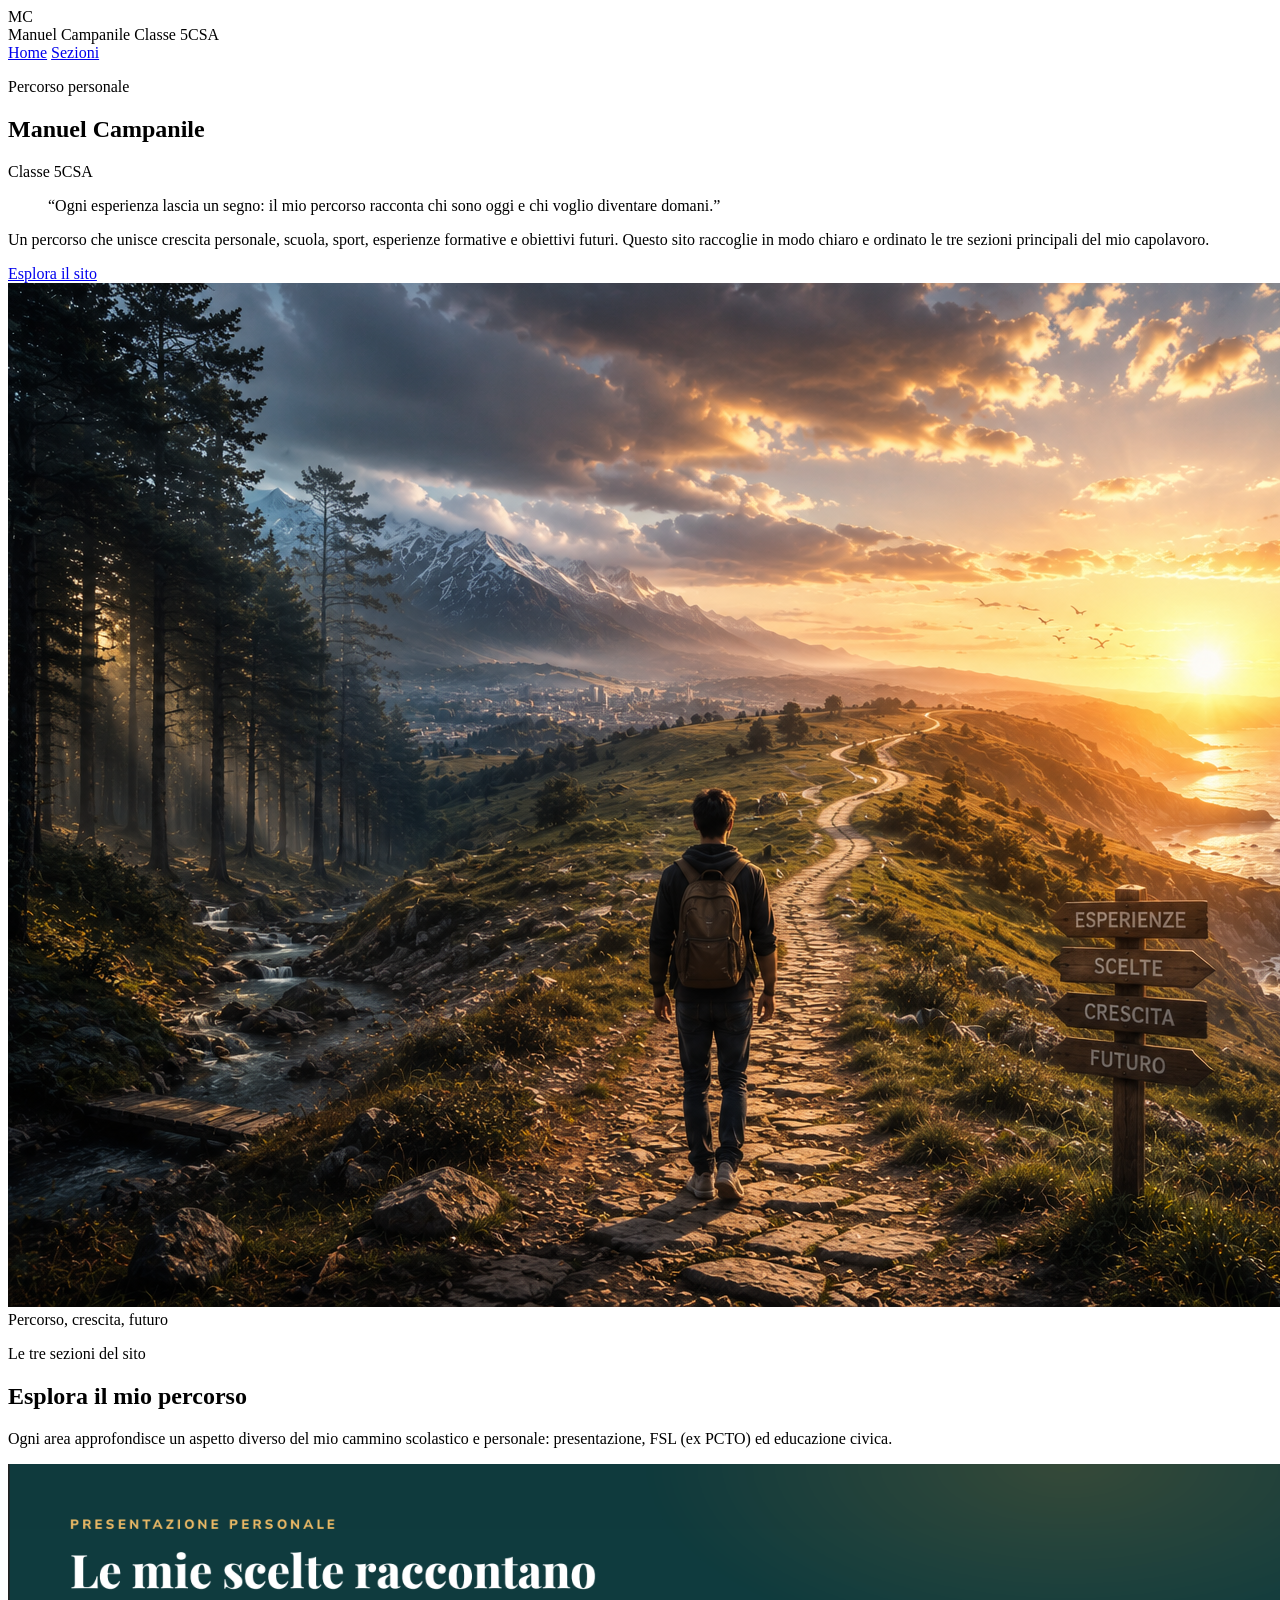
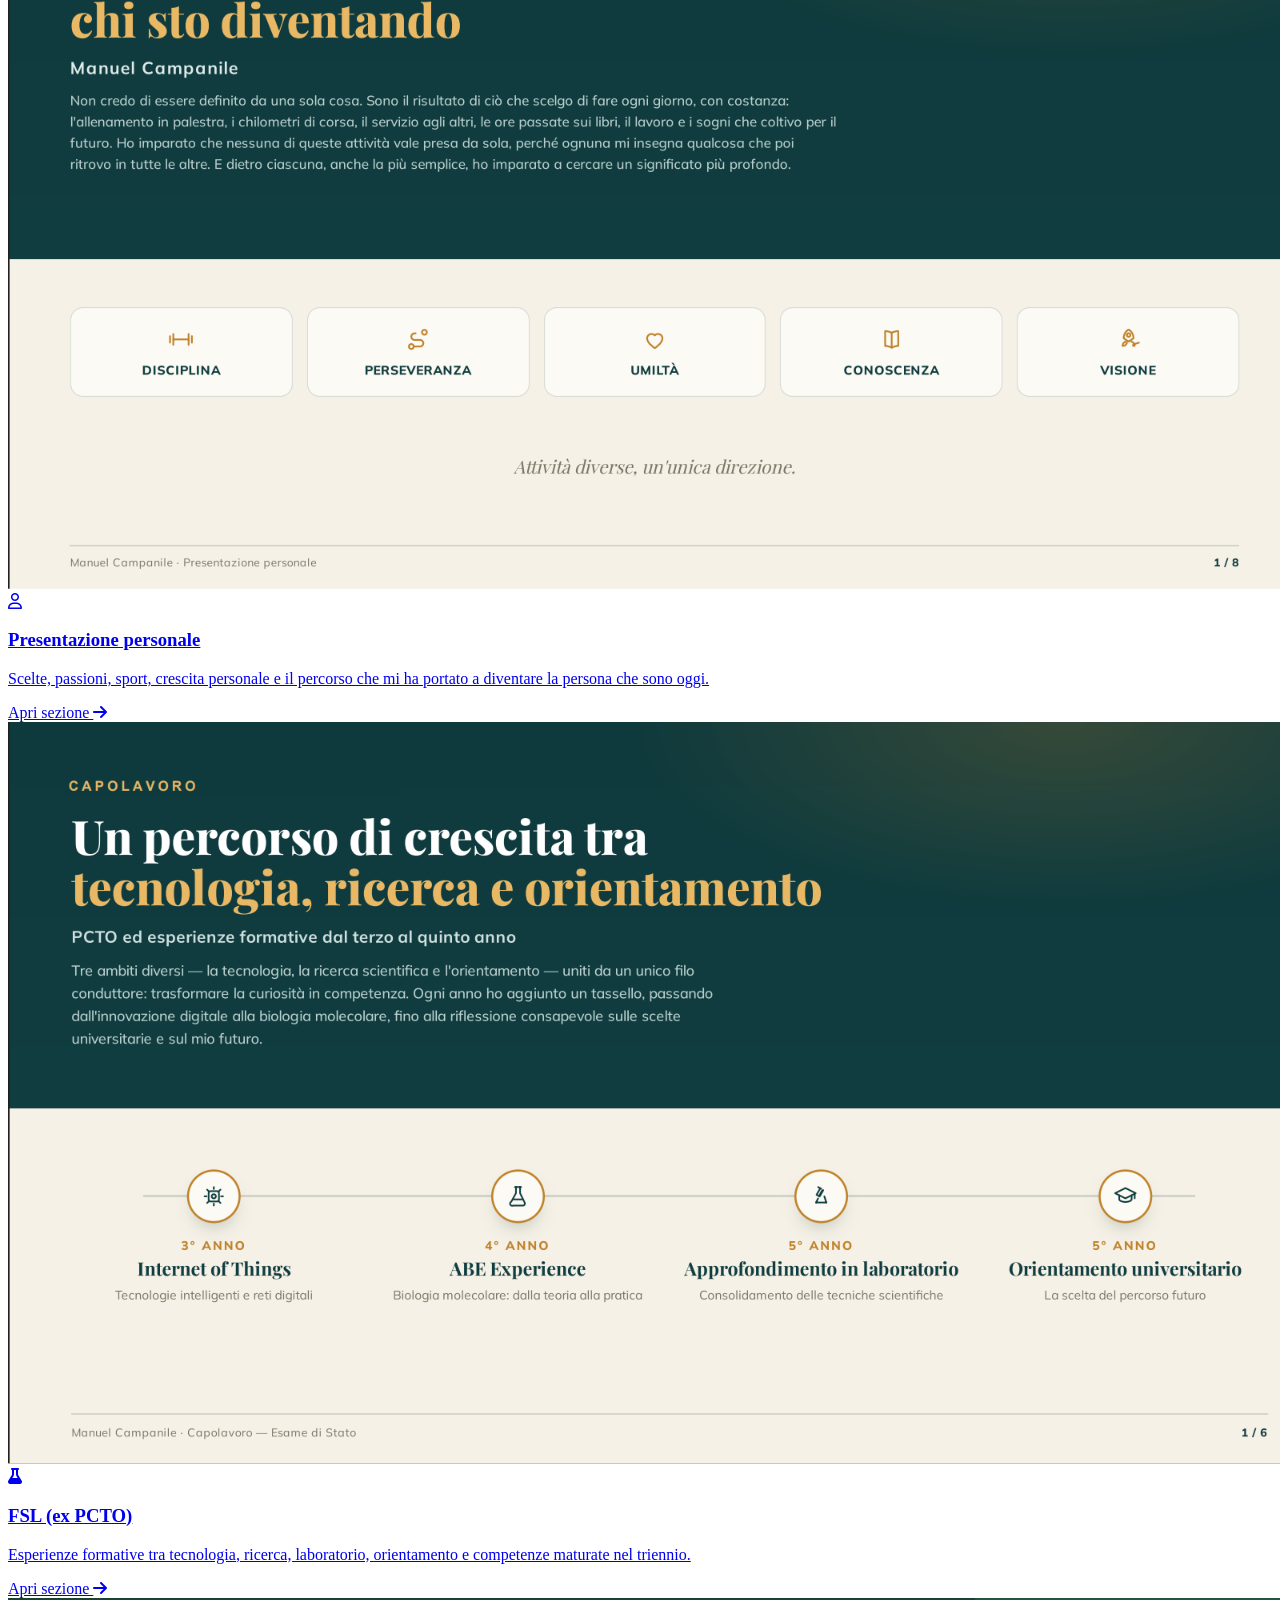
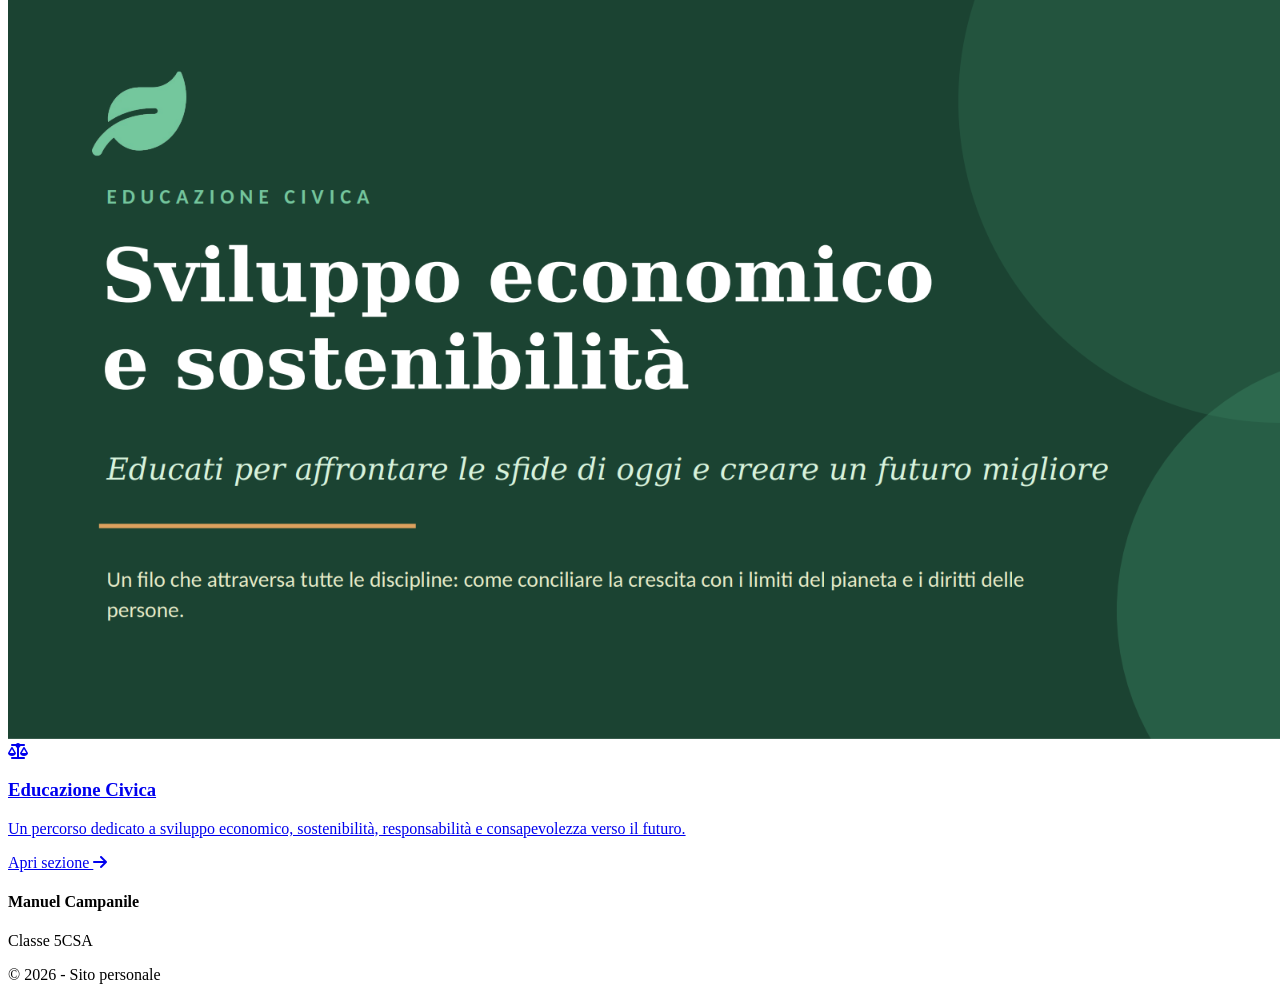
==== commit d3f676ce: "d" ====
--- a/index.html
+++ b/index.html
@@ -4,130 +4,143 @@
   <meta charset="UTF-8" />
   <meta name="viewport" content="width=device-width, initial-scale=1.0" />
   <title>Manuel Campanile</title>
-  <link rel="stylesheet" href="styles.css" />
-  <link rel="stylesheet" href="https://cdnjs.cloudflare.com/ajax/libs/font-awesome/6.5.2/css/all.min.css"/>
+  <link rel="stylesheet" href="style.css" />
+  <link rel="stylesheet" href="https://cdnjs.cloudflare.com/ajax/libs/font-awesome/6.5.2/css/all.min.css">
 </head>
 <body>
 
-  <!-- CURSORE / GLOW -->
-  <div class="cursor-glow"></div>
+  <!-- BACKGROUND DECOR -->
+  <div class="bg-orb orb-1"></div>
+  <div class="bg-orb orb-2"></div>
+  <div class="bg-grid"></div>
 
-  <!-- BACKGROUND DECOR -->
-  <div class="page-bg"></div>
+  <!-- NAVBAR -->
+  <header class="site-header">
+    <div class="container nav-wrap">
+      <div class="brand">
+        <div class="brand-badge">MC</div>
+        <div class="brand-text">
+          <span class="brand-name">Manuel Campanile</span>
+          <span class="brand-class">Classe 5CSA</span>
+        </div>
+      </div>
+
+      <nav class="main-nav">
+        <a href="#home">Home</a>
+        <a href="#sezioni">Sezioni</a>
+      </nav>
+    </div>
+  </header>
 
   <!-- HERO -->
-  <header class="hero">
-    <div class="hero-overlay"></div>
-
-    <div class="hero-content">
-      <div class="hero-text reveal-up">
-        <span class="hero-kicker">Manuel Campanile</span>
+  <section class="hero" id="home">
+    <div class="container hero-grid">
+      <div class="hero-left reveal">
+        <p class="eyebrow">Percorso personale</p>
         <h1>Manuel Campanile</h1>
         <p class="hero-class">Classe 5CSA</p>
 
-        <p class="hero-quote">
+        <blockquote class="hero-quote">
           “Ogni esperienza lascia un segno: il mio percorso racconta chi sono oggi e chi voglio diventare domani.”
+        </blockquote>
+
+        <p class="hero-text">
+          Un percorso che unisce crescita personale, scuola, sport, esperienze formative e obiettivi futuri.
+          Questo sito raccoglie in modo chiaro e ordinato le tre sezioni principali del mio capolavoro.
         </p>
 
-        <div class="hero-buttons">
-          <a href="#sezioni" class="hero-btn primary">
-            Scopri il percorso
-          </a>
+        <div class="hero-actions">
+          <a href="#sezioni" class="btn btn-primary">Esplora il sito</a>
         </div>
       </div>
 
-      <div class="hero-image-wrap reveal-up delay-1">
-        <div class="hero-image-card">
-          <img src="quote-image.png" alt="Percorso di crescita personale">
+      <div class="hero-right reveal delay-1">
+        <div class="hero-visual-card">
+          <img src="quote-image.png" alt="Percorso personale e crescita" class="hero-image">
+          <div class="hero-visual-overlay">
+            <span>Percorso, crescita, futuro</span>
+          </div>
         </div>
       </div>
     </div>
-  </header>
+  </section>
 
   <!-- SEZIONI -->
-  <main class="home-sections" id="sezioni">
-    <div class="section-heading reveal-up">
-      <span class="section-kicker">Le tre aree del percorso</span>
-      <h2>Un racconto in tre sezioni</h2>
-      <p>
-        Presentazione personale, FSL e Educazione Civica: tre parti distinte che raccontano esperienze,
-        competenze e crescita maturate nel corso degli anni.
-      </p>
+  <section class="sections" id="sezioni">
+    <div class="container">
+      <div class="section-heading reveal">
+        <p class="eyebrow">Le tre sezioni del sito</p>
+        <h2>Esplora il mio percorso</h2>
+        <p>
+          Ogni area approfondisce un aspetto diverso del mio cammino scolastico e personale:
+          presentazione, FSL (ex PCTO) ed educazione civica.
+        </p>
+      </div>
+
+      <div class="cards-grid">
+
+        <!-- PRESENTAZIONE -->
+        <a href="Presentazione.html" class="big-card reveal">
+          <div class="card-cover">
+            <img src="presentazione-cover.png" alt="Copertina presentazione personale">
+            <div class="card-cover-overlay"></div>
+          </div>
+          <div class="card-content">
+            <div class="card-icon"><i class="fa-regular fa-user"></i></div>
+            <h3>Presentazione personale</h3>
+            <p>
+              Scelte, passioni, sport, crescita personale e il percorso che mi ha portato a diventare la persona che sono oggi.
+            </p>
+            <span class="card-link">Apri sezione <i class="fa-solid fa-arrow-right"></i></span>
+          </div>
+        </a>
+
+        <!-- FSL / ex PCTO -->
+        <a href="pcto.html" class="big-card reveal delay-1">
+          <div class="card-cover">
+            <img src="pcto-cover.png" alt="Copertina FSL ex PCTO">
+            <div class="card-cover-overlay"></div>
+          </div>
+          <div class="card-content">
+            <div class="card-icon"><i class="fa-solid fa-flask"></i></div>
+            <h3>FSL (ex PCTO)</h3>
+            <p>
+              Esperienze formative tra tecnologia, ricerca, laboratorio, orientamento e competenze maturate nel triennio.
+            </p>
+            <span class="card-link">Apri sezione <i class="fa-solid fa-arrow-right"></i></span>
+          </div>
+        </a>
+
+        <!-- EDUCAZIONE CIVICA -->
+        <a href="educazione-civica.html" class="big-card reveal delay-2">
+          <div class="card-cover">
+            <img src="educazione-civica-cover.png" alt="Copertina educazione civica">
+            <div class="card-cover-overlay"></div>
+          </div>
+          <div class="card-content">
+            <div class="card-icon"><i class="fa-solid fa-scale-balanced"></i></div>
+            <h3>Educazione Civica</h3>
+            <p>
+              Un percorso dedicato a sviluppo economico, sostenibilità, responsabilità e consapevolezza verso il futuro.
+            </p>
+            <span class="card-link">Apri sezione <i class="fa-solid fa-arrow-right"></i></span>
+          </div>
+        </a>
+
+      </div>
     </div>
+  </section>
 
-    <section class="cards-grid">
-
-      <!-- PRESENTAZIONE -->
-      <a href="Presentazione.html" class="doc-card reveal-up delay-1">
-        <div class="doc-card-top">
-          <span class="doc-icon"><i class="fa-regular fa-user"></i></span>
-          <span class="doc-tag">01</span>
-        </div>
-
-        <div class="doc-card-cover">
-          <img src="presentazione-cover.png" alt="Copertina Presentazione personale" />
-        </div>
-
-        <div class="doc-card-body">
-          <h3>Presentazione personale</h3>
-          <p>
-            Sport, obiettivi, esperienze, volontariato e crescita personale:
-            una panoramica su ciò che mi rappresenta davvero.
-          </p>
-          <span class="doc-link">
-            Apri sezione <i class="fa-solid fa-arrow-right"></i>
-          </span>
-        </div>
-      </a>
-
-      <!-- FSL -->
-      <a href="pcto.html" class="doc-card reveal-up delay-2">
-        <div class="doc-card-top">
-          <span class="doc-icon"><i class="fa-solid fa-briefcase"></i></span>
-          <span class="doc-tag">02</span>
-        </div>
-
-        <div class="doc-card-cover">
-          <img src="pcto-cover.png" alt="Copertina FSL" />
-        </div>
-
-        <div class="doc-card-body">
-          <h3>FSL (ex PCTO)</h3>
-          <p>
-            Le esperienze formative più significative svolte durante il triennio,
-            tra orientamento, competenze e attività di crescita.
-          </p>
-          <span class="doc-link">
-            Apri sezione <i class="fa-solid fa-arrow-right"></i>
-          </span>
-        </div>
-      </a>
-
-      <!-- EDUCAZIONE CIVICA -->
-      <a href="educazione-civica.html" class="doc-card reveal-up delay-3">
-        <div class="doc-card-top">
-          <span class="doc-icon"><i class="fa-solid fa-leaf"></i></span>
-          <span class="doc-tag">03</span>
-        </div>
-
-        <div class="doc-card-cover">
-          <img src="educazione-civica-cover.png" alt="Copertina Educazione Civica" />
-        </div>
-
-        <div class="doc-card-body">
-          <h3>Educazione Civica</h3>
-          <p>
-            Un approfondimento sul tema dello sviluppo sostenibile, della responsabilità
-            e del rapporto tra crescita economica e futuro.
-          </p>
-          <span class="doc-link">
-            Apri sezione <i class="fa-solid fa-arrow-right"></i>
-          </span>
-        </div>
-      </a>
-
-    </section>
-  </main>
+  <!-- FOOTER -->
+  <footer class="footer">
+    <div class="container footer-wrap">
+      <div>
+        <h4>Manuel Campanile</h4>
+        <p>Classe 5CSA</p>
+      </div>
+      <p class="footer-copy">© 2026 - Sito personale</p>
+    </div>
+  </footer>
 
   <script src="script.js"></script>
 </body>
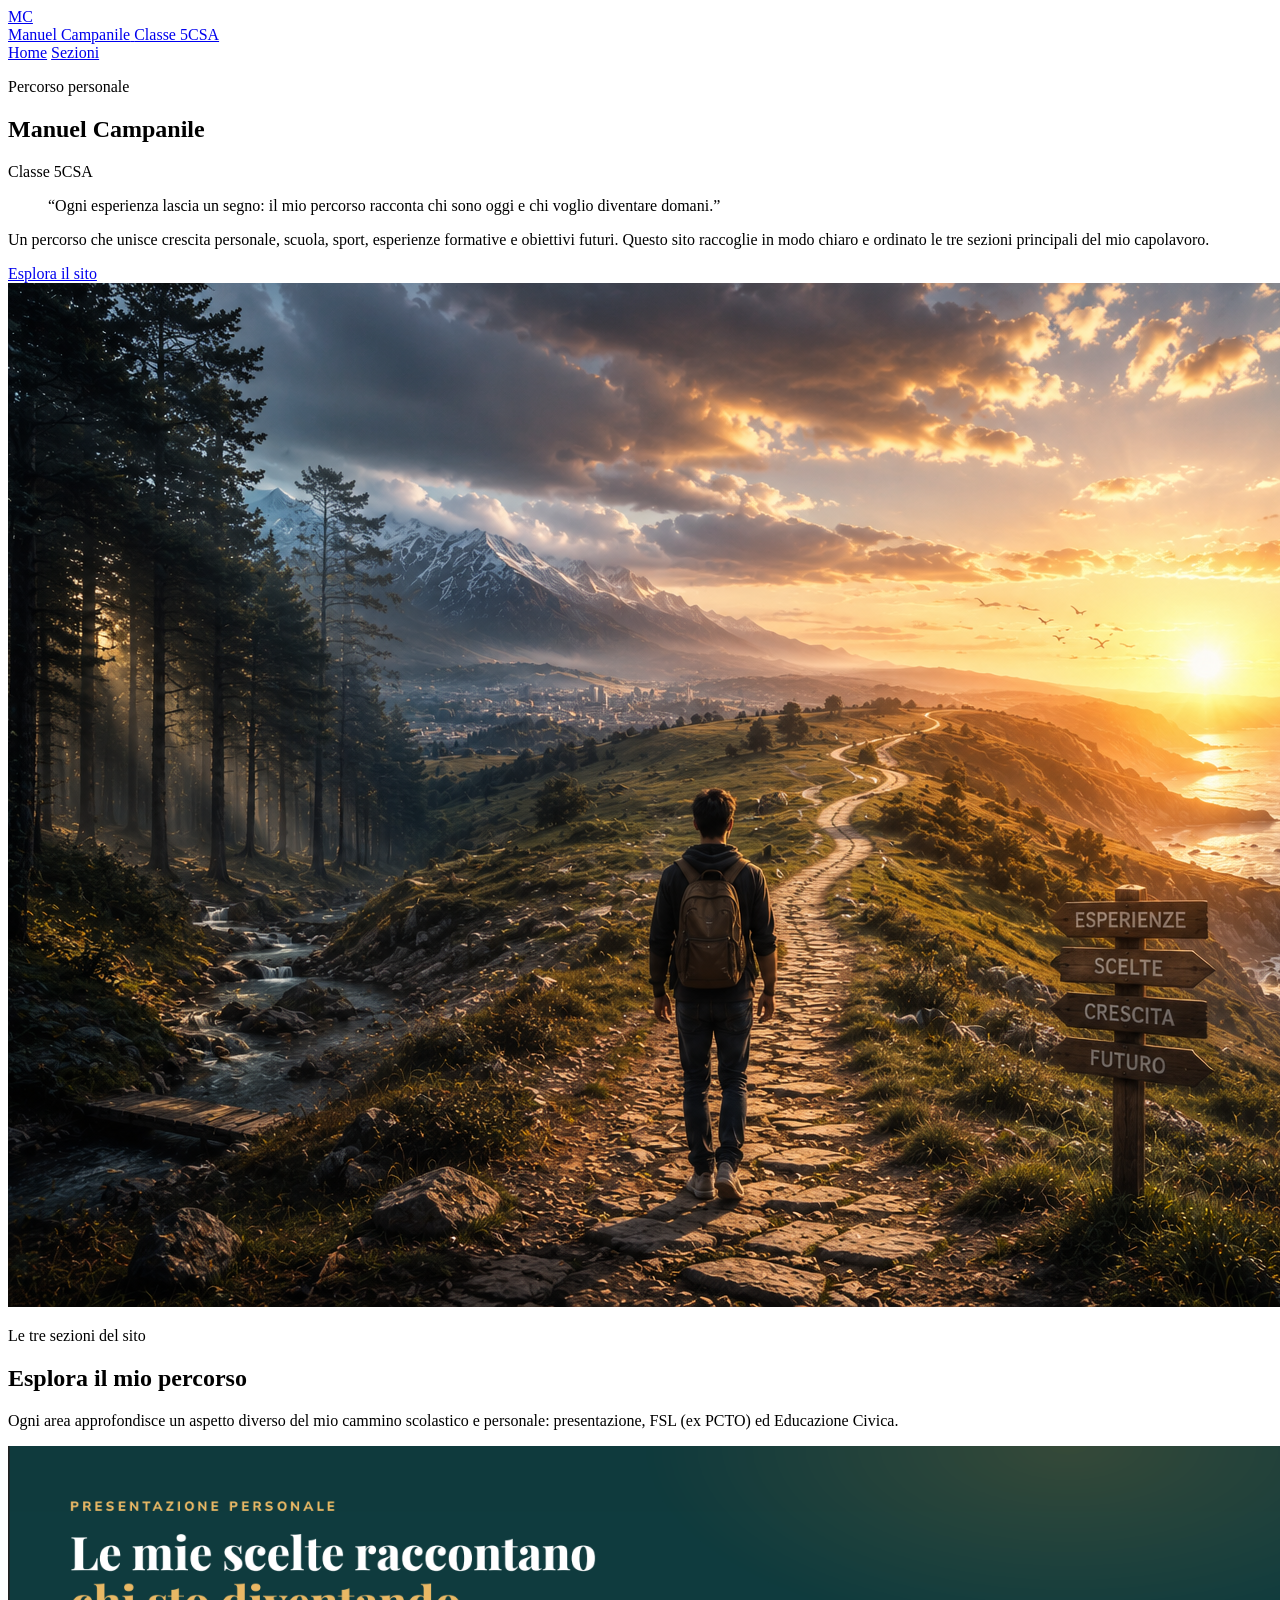
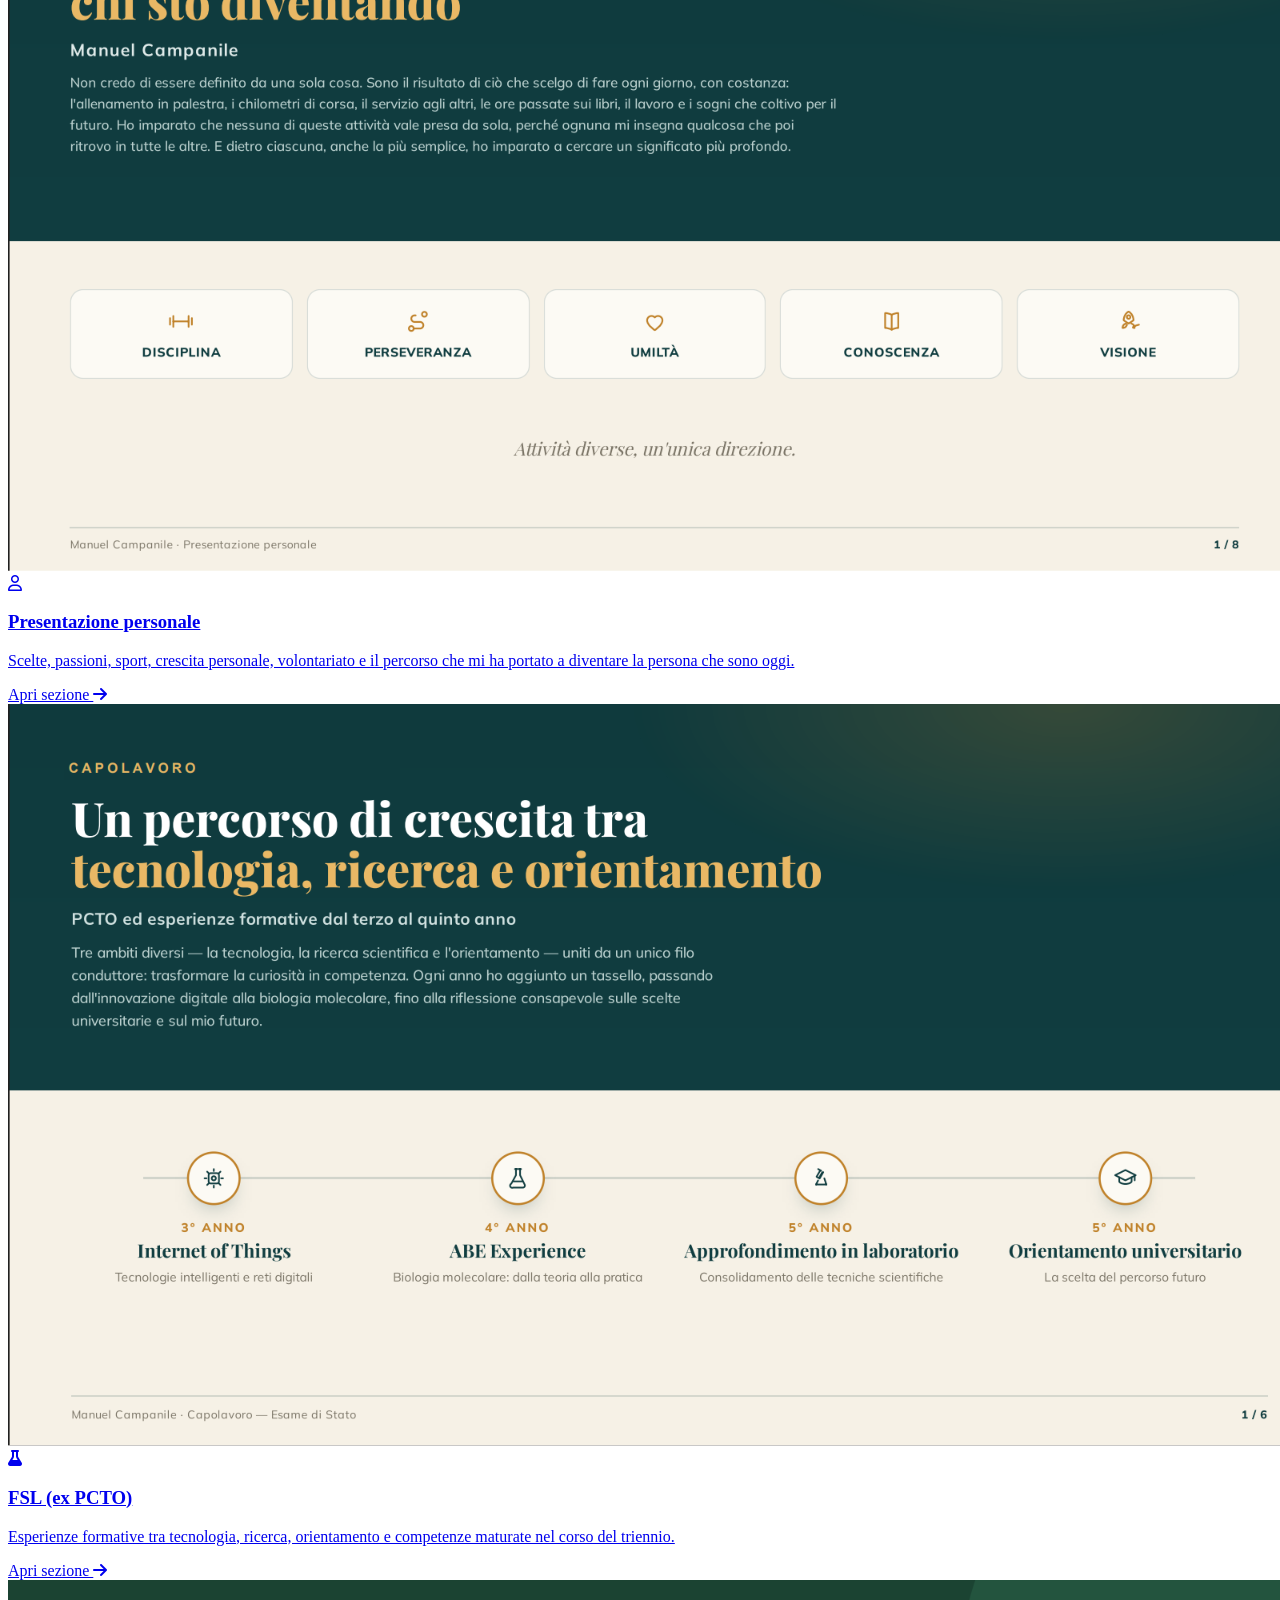
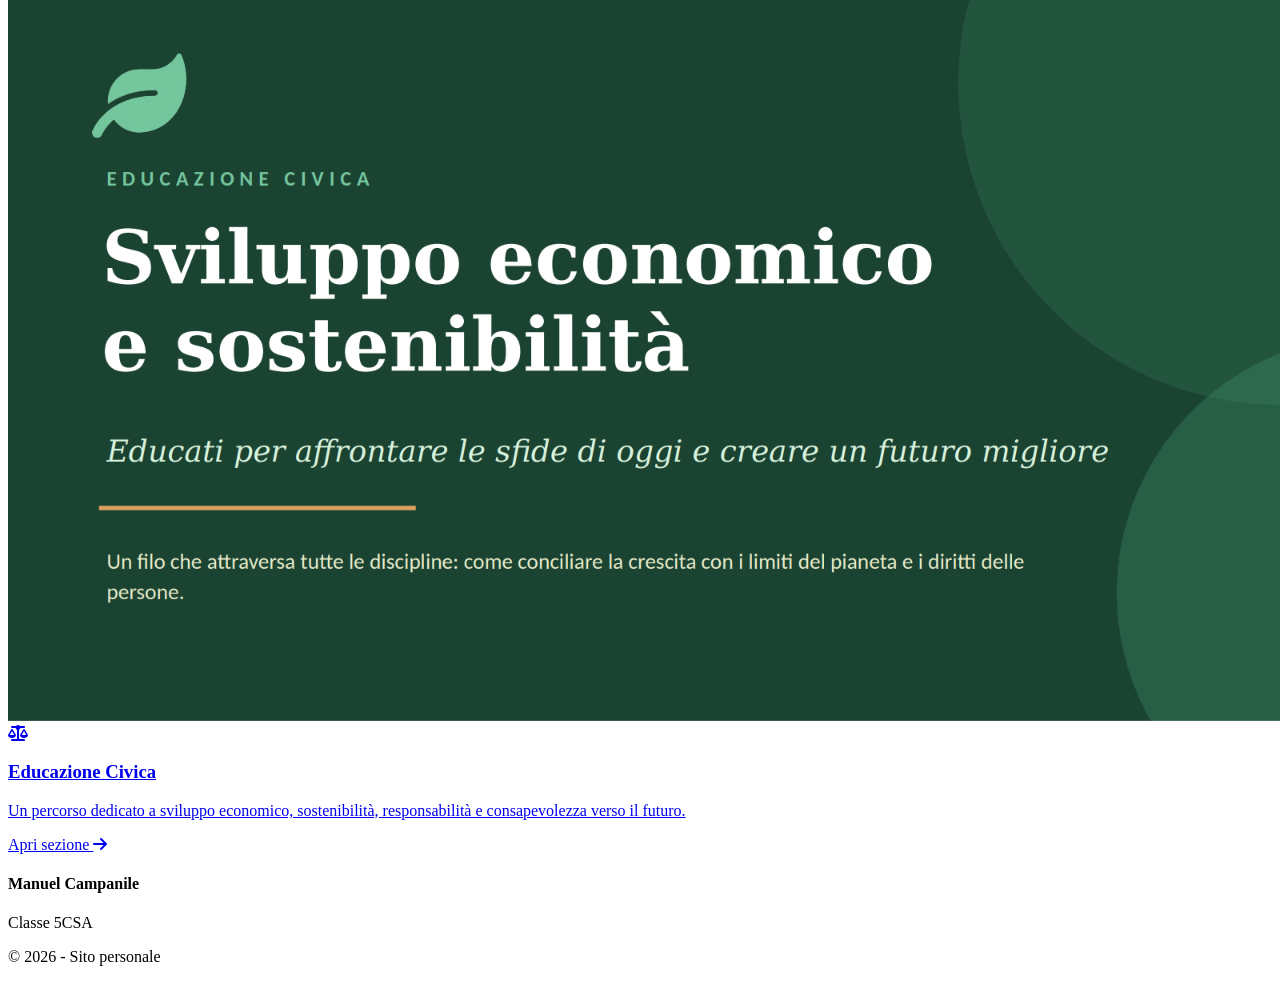
==== commit 61ba3129: "sper" ====
--- a/index.html
+++ b/index.html
@@ -4,26 +4,29 @@
   <meta charset="UTF-8" />
   <meta name="viewport" content="width=device-width, initial-scale=1.0" />
   <title>Manuel Campanile</title>
+  <meta name="description" content="Sito personale di Manuel Campanile con presentazione, FSL (ex PCTO) ed Educazione Civica." />
   <link rel="stylesheet" href="style.css" />
   <link rel="stylesheet" href="https://cdnjs.cloudflare.com/ajax/libs/font-awesome/6.5.2/css/all.min.css">
 </head>
 <body>
 
-  <!-- BACKGROUND DECOR -->
+  <div class="cursor-glow"></div>
+
+  <!-- BACKGROUND -->
   <div class="bg-orb orb-1"></div>
   <div class="bg-orb orb-2"></div>
   <div class="bg-grid"></div>
 
-  <!-- NAVBAR -->
+  <!-- HEADER -->
   <header class="site-header">
     <div class="container nav-wrap">
-      <div class="brand">
+      <a href="index.html" class="brand">
         <div class="brand-badge">MC</div>
         <div class="brand-text">
           <span class="brand-name">Manuel Campanile</span>
           <span class="brand-class">Classe 5CSA</span>
         </div>
-      </div>
+      </a>
 
       <nav class="main-nav">
         <a href="#home">Home</a>
@@ -57,9 +60,6 @@
       <div class="hero-right reveal delay-1">
         <div class="hero-visual-card">
           <img src="quote-image.png" alt="Percorso personale e crescita" class="hero-image">
-          <div class="hero-visual-overlay">
-            <span>Percorso, crescita, futuro</span>
-          </div>
         </div>
       </div>
     </div>
@@ -73,7 +73,7 @@
         <h2>Esplora il mio percorso</h2>
         <p>
           Ogni area approfondisce un aspetto diverso del mio cammino scolastico e personale:
-          presentazione, FSL (ex PCTO) ed educazione civica.
+          presentazione, FSL (ex PCTO) ed Educazione Civica.
         </p>
       </div>
 
@@ -89,13 +89,13 @@
             <div class="card-icon"><i class="fa-regular fa-user"></i></div>
             <h3>Presentazione personale</h3>
             <p>
-              Scelte, passioni, sport, crescita personale e il percorso che mi ha portato a diventare la persona che sono oggi.
+              Scelte, passioni, sport, crescita personale, volontariato e il percorso che mi ha portato a diventare la persona che sono oggi.
             </p>
             <span class="card-link">Apri sezione <i class="fa-solid fa-arrow-right"></i></span>
           </div>
         </a>
 
-        <!-- FSL / ex PCTO -->
+        <!-- FSL -->
         <a href="pcto.html" class="big-card reveal delay-1">
           <div class="card-cover">
             <img src="pcto-cover.png" alt="Copertina FSL ex PCTO">
@@ -105,7 +105,7 @@
             <div class="card-icon"><i class="fa-solid fa-flask"></i></div>
             <h3>FSL (ex PCTO)</h3>
             <p>
-              Esperienze formative tra tecnologia, ricerca, laboratorio, orientamento e competenze maturate nel triennio.
+              Esperienze formative tra tecnologia, ricerca, orientamento e competenze maturate nel corso del triennio.
             </p>
             <span class="card-link">Apri sezione <i class="fa-solid fa-arrow-right"></i></span>
           </div>
